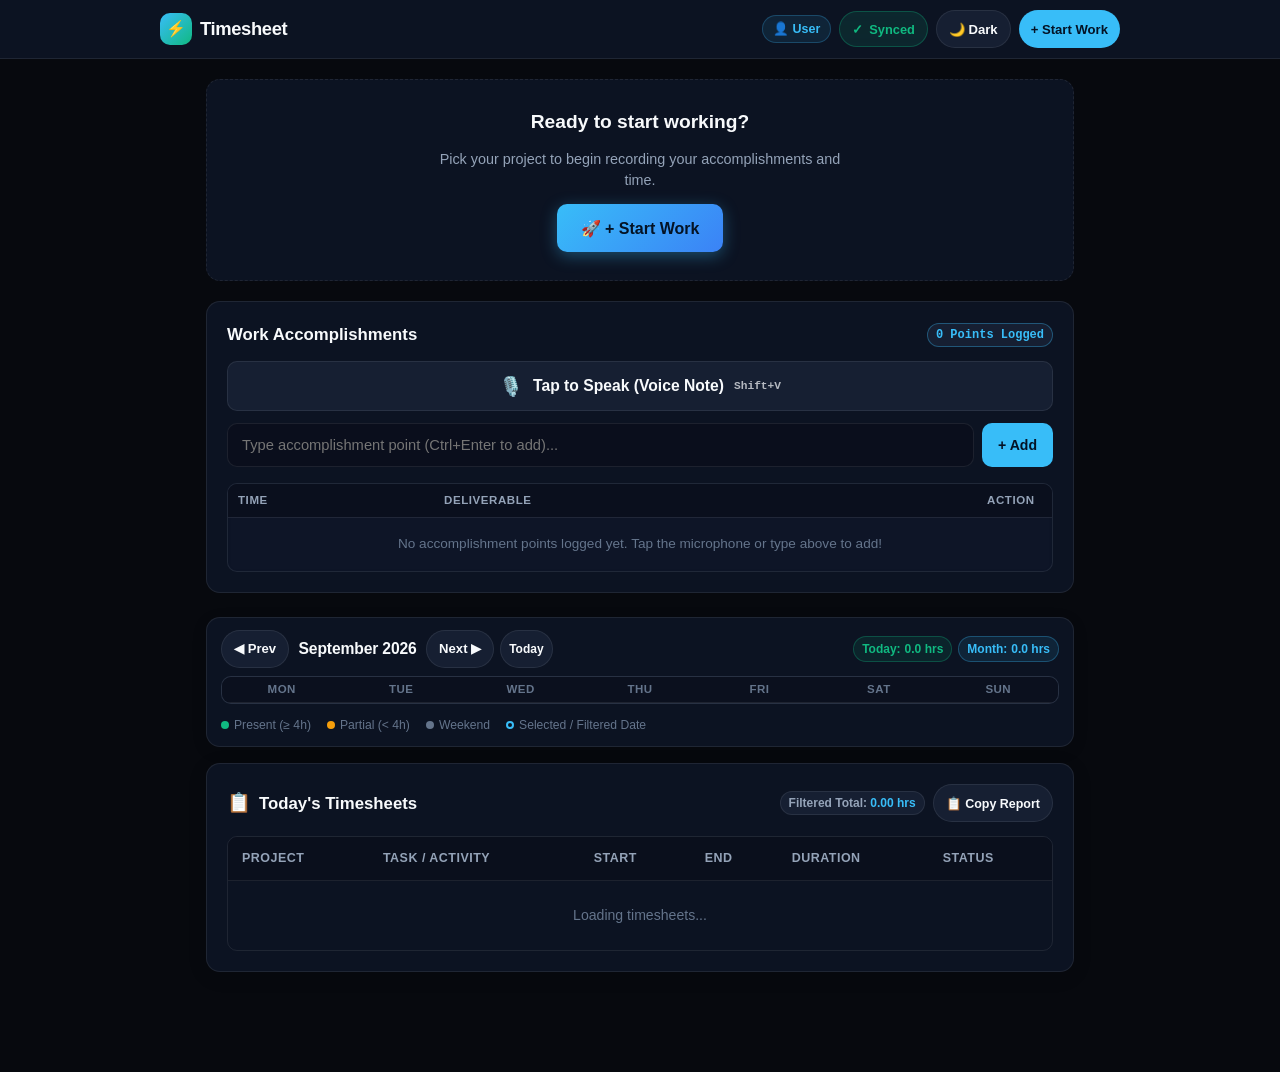
==== timesheet_intelligence/www/timesheet_pwa.html @ 12a0d6eb "feat: Frappe backend dynamic hour calculations & compact calendar layout - Switched today_hours, mon" ====
<!DOCTYPE html>
<html lang="en">
<head>
  <meta charset="UTF-8">
  <meta name="viewport" content="width=device-width, initial-scale=1.0, maximum-scale=1.0, user-scalable=no">
  <meta name="theme-color" content="#07090e">
  <meta name="description" content="Offline-First Voice & Timer Timesheet Tracking App for Frappe">
  <title>Timesheet Intelligence PWA</title>

  <!-- PWA Manifest & App Icons -->
  <link rel="manifest" href="/assets/timesheet_intelligence/manifest.json">
  <link rel="icon" type="image/svg+xml" href="/assets/timesheet_intelligence/icons/icon.svg">
  <link rel="apple-touch-icon" href="/assets/timesheet_intelligence/icons/icon-192.png">
  <meta name="apple-mobile-web-app-capable" content="yes">
  <meta name="apple-mobile-web-app-status-bar-style" content="black-translucent">

  <!-- World-Class Stylesheet (100% WCAG 2.1 AA Compliant) -->
  <link rel="stylesheet" href="/assets/timesheet_intelligence/css/timesheet-pwa.css">
  <style>


:root {
  --font-sans: -apple-system, BlinkMacSystemFont, 'Segoe UI', Roboto, 'Helvetica Neue', Arial, sans-serif;
  --font-mono: ui-monospace, SFMono-Regular, Menlo, Monaco, Consolas, monospace;

  /* Obsidian Dark Theme (Default) */
  --bg-base: #07090e;
  --bg-surface: rgba(15, 23, 42, 0.75);
  --bg-surface-elevated: rgba(26, 36, 56, 0.8);
  --bg-input: rgba(10, 15, 28, 0.9);
  --border-subtle: rgba(255, 255, 255, 0.08);
  --border-highlight: rgba(56, 189, 248, 0.35);
  --border-hover: rgba(255, 255, 255, 0.16);

  --text-main: #f8fafc;
  --text-muted: #94a3b8;
  --text-dim: #64748b;

  --accent-cyan: #38bdf8;
  --accent-cyan-hover: #0ea5e9;
  --accent-cyan-glow: rgba(56, 189, 248, 0.2);
  --accent-emerald: #10b981;
  --accent-emerald-glow: rgba(16, 185, 129, 0.2);
  --accent-amber: #f59e0b;
  --accent-rose: #f43f5e;

  --radius-xs: 6px;
  --radius-sm: 10px;
  --radius-md: 14px;
  --radius-lg: 20px;
  --radius-pill: 9999px;

  --focus-ring: 0 0 0 3px rgba(56, 189, 248, 0.65);
}

:root[data-theme="light"] {
  --bg-base: #f1f5f9;
  --bg-surface: #ffffff;
  --bg-surface-elevated: #f8fafc;
  --bg-input: #ffffff;
  --border-subtle: rgba(0, 0, 0, 0.08);
  --border-highlight: rgba(2, 132, 199, 0.4);
  --border-hover: rgba(0, 0, 0, 0.16);

  --text-main: #0f172a;
  --text-muted: #475569;
  --text-dim: #64748b;

  --accent-cyan: #0284c7;
  --accent-cyan-hover: #0369a1;
  --accent-cyan-glow: rgba(2, 132, 199, 0.15);
  --accent-emerald: #059669;
  --accent-emerald-glow: rgba(5, 150, 105, 0.15);
  --accent-amber: #b45309;
  --accent-rose: #e11d48;

  --focus-ring: 0 0 0 3px rgba(2, 132, 199, 0.5);
}

* {
  box-sizing: border-box;
  margin: 0;
  padding: 0;
}

body {
  font-family: var(--font-sans);
  background: var(--bg-base);
  color: var(--text-main);
  min-height: 100vh;
  line-height: 1.5;
  transition: background 0.2s ease, color 0.2s ease;
  overflow-x: hidden;
}

/* Accessible interactive targets */
button, input, select, textarea, a {
  font-family: inherit;
}

button:focus-visible, input:focus-visible, select:focus-visible, textarea:focus-visible {
  outline: none;
  box-shadow: var(--focus-ring);
}

/* Header */
.app-header {
  position: sticky;
  top: 0;
  z-index: 200;
  background: var(--bg-surface);
  backdrop-filter: blur(20px);
  -webkit-backdrop-filter: blur(20px);
  border-bottom: 1px solid var(--border-subtle);
  padding: 10px 16px;
}

.header-container {
  max-width: 960px;
  margin: 0 auto;
  display: flex;
  align-items: center;
  justify-content: space-between;
  gap: 12px;
}

.brand-badge {
  display: flex;
  align-items: center;
  gap: 8px;
}

.brand-icon {
  width: 32px;
  height: 32px;
  border-radius: var(--radius-sm);
  background: linear-gradient(135deg, var(--accent-cyan), var(--accent-emerald));
  display: flex;
  align-items: center;
  justify-content: center;
  font-size: 1rem;
  color: #041325;
}

.brand-title {
  font-size: 1.15rem;
  font-weight: 800;
  letter-spacing: -0.02em;
}

.header-controls {
  display: flex;
  align-items: center;
  gap: 8px;
}

.btn-header {
  min-height: 38px;
  padding: 0 12px;
  border-radius: var(--radius-pill);
  border: 1px solid var(--border-subtle);
  background: var(--bg-surface-elevated);
  color: var(--text-main);
  font-size: 0.82rem;
  font-weight: 600;
  cursor: pointer;
  display: inline-flex;
  align-items: center;
  gap: 6px;
  transition: all 0.15s ease;
}

.btn-header:hover {
  background: var(--border-hover);
  border-color: var(--border-highlight);
}

.sync-pill {
  display: inline-flex;
  align-items: center;
  gap: 6px;
  padding: 4px 10px;
  border-radius: var(--radius-pill);
  font-size: 0.78rem;
  font-weight: 700;
  background: rgba(16, 185, 129, 0.12);
  color: var(--accent-emerald);
  border: 1px solid rgba(16, 185, 129, 0.25);
}

.sync-pill.syncing {
  background: rgba(56, 189, 248, 0.12);
  color: var(--accent-cyan);
  border-color: rgba(56, 189, 248, 0.25);
}

.sync-pill.offline {
  background: rgba(244, 63, 94, 0.12);
  color: var(--accent-rose);
  border-color: rgba(244, 63, 94, 0.25);
}

/* AppSheet-Style Unified Sync Indicator Widget */
.appsheet-sync-pill {
  display: inline-flex;
  align-items: center;
  gap: 6px;
  min-height: 36px;
  padding: 0 12px;
  border-radius: var(--radius-pill);
  font-size: 0.8rem;
  font-weight: 700;
  cursor: pointer;
  transition: all 0.2s cubic-bezier(0.16, 1, 0.3, 1);
  border: 1px solid var(--border-subtle);
  background: var(--bg-surface-elevated);
  color: var(--text-main);
  user-select: none;
}

.appsheet-sync-pill:hover {
  filter: brightness(1.1);
  transform: translateY(-1px);
}

.appsheet-sync-pill.synced {
  background: rgba(16, 185, 129, 0.12);
  color: var(--accent-emerald);
  border-color: rgba(16, 185, 129, 0.3);
}

.appsheet-sync-pill.pending {
  background: rgba(245, 158, 11, 0.12);
  color: var(--accent-amber);
  border-color: rgba(245, 158, 11, 0.4);
}

.appsheet-sync-pill.syncing {
  background: rgba(56, 189, 248, 0.12);
  color: var(--accent-cyan);
  border-color: rgba(56, 189, 248, 0.4);
}

.appsheet-sync-pill.syncing .sync-icon {
  display: inline-block;
  animation: appSheetSpin 0.9s linear infinite;
}

.appsheet-sync-pill.failed {
  background: rgba(239, 68, 68, 0.15);
  color: #f87171;
  border-color: rgba(239, 68, 68, 0.5);
  animation: pulseError 2s infinite;
}

.sync-count-badge {
  background: currentColor;
  color: #041325;
  font-size: 0.68rem;
  font-weight: 800;
  padding: 1px 6px;
  border-radius: 10px;
  margin-left: 2px;
  line-height: 1.2;
}

@keyframes appSheetSpin {
  100% { transform: rotate(360deg); }
}

@keyframes pulseError {
  0%, 100% { box-shadow: 0 0 0 0 rgba(239, 68, 68, 0.4); }
  50% { box-shadow: 0 0 0 5px rgba(239, 68, 68, 0); }
}

/* Queue Drawer / Modal Card Styles */
.queue-item-card {
  background: var(--bg-surface);
  border: 1px solid var(--border-subtle);
  border-radius: var(--radius-sm);
  padding: 12px 14px;
  margin-bottom: 10px;
  transition: all 0.2s ease;
}

.queue-item-card.failed {
  border-color: rgba(239, 68, 68, 0.4);
  background: rgba(239, 68, 68, 0.04);
}

.queue-error-box {
  background: rgba(239, 68, 68, 0.1);
  border-left: 3px solid #ef4444;
  padding: 8px 10px;
  border-radius: 4px;
  margin-top: 8px;
  font-size: 0.78rem;
  color: #f87171;
  word-break: break-word;
}

.btn-queue-discard {
  background: rgba(239, 68, 68, 0.15);
  color: #f87171;
  border: 1px solid rgba(239, 68, 68, 0.35);
  padding: 4px 10px;
  border-radius: var(--radius-pill);
  font-size: 0.75rem;
  font-weight: 700;
  cursor: pointer;
  transition: all 0.15s ease;
}

.btn-queue-discard:hover {
  background: rgba(239, 68, 68, 0.25);
  border-color: #ef4444;
}

.btn-queue-retry {
  background: rgba(56, 189, 248, 0.15);
  color: var(--accent-cyan);
  border: 1px solid rgba(56, 189, 248, 0.35);
  padding: 4px 10px;
  border-radius: var(--radius-pill);
  font-size: 0.75rem;
  font-weight: 700;
  cursor: pointer;
  transition: all 0.15s ease;
}

.btn-queue-retry:hover {
  background: rgba(56, 189, 248, 0.25);
  border-color: var(--accent-cyan);
}

/* Mobile Navbar Utility Rules (< 640px) */
@media (max-width: 640px) {
  .hide-on-mobile {
    display: none !important;
  }
  .header-container {
    padding: 0 10px;
  }
  .header-controls {
    gap: 6px;
  }
  #user-profile-badge {
    max-width: 100px;
    overflow: hidden;
    text-overflow: ellipsis;
    white-space: nowrap;
    padding: 0 8px;
    font-size: 0.72rem;
  }
  .appsheet-sync-pill {
    padding: 0 8px;
    font-size: 0.74rem;
    min-height: 34px;
  }
  #theme-toggle-btn {
    padding: 0 8px;
    font-size: 0.74rem;
    min-height: 34px;
  }
}

.pulse-dot {
  width: 8px;
  height: 8px;
  border-radius: 50%;
  background: currentColor;
  animation: pulseBeacon 1.5s infinite;
}

@keyframes pulseBeacon {
  0%, 100% { opacity: 0.5; transform: scale(0.9); }
  50% { opacity: 1; transform: scale(1.2); }
}

/* Compact Active Session Card (Height ~115px) */
.session-card {
  background: var(--bg-surface);
  border: 1px solid var(--border-subtle);
  border-radius: var(--radius-md);
  padding: 16px 20px;
  margin-bottom: 20px;
  box-shadow: 0 4px 20px rgba(0, 0, 0, 0.12);
  position: relative;
  overflow: hidden;
}

.session-card::before {
  content: '';
  position: absolute;
  top: 0;
  left: 0;
  right: 0;
  height: 3px;
  background: linear-gradient(90deg, var(--accent-cyan), var(--accent-emerald));
}

.session-header-row {
  display: flex;
  align-items: center;
  justify-content: space-between;
  gap: 12px;
  margin-bottom: 10px;
}

.session-status-badge {
  display: inline-flex;
  align-items: center;
  gap: 6px;
  font-size: 0.76rem;
  font-weight: 800;
  letter-spacing: 0.06em;
  text-transform: uppercase;
}

.session-status-badge.running {
  color: var(--accent-emerald);
}

.session-status-badge.paused {
  color: var(--accent-amber);
}

.session-actions-group {
  display: flex;
  align-items: center;
  gap: 8px;
}

.btn-session-action {
  min-height: 38px;
  padding: 0 14px;
  border-radius: var(--radius-sm);
  font-size: 0.85rem;
  font-weight: 700;
  border: 1px solid transparent;
  cursor: pointer;
  display: inline-flex;
  align-items: center;
  gap: 6px;
  transition: all 0.15s ease;
}

.btn-pause {
  background: rgba(245, 158, 11, 0.15);
  color: var(--accent-amber);
  border-color: rgba(245, 158, 11, 0.35);
}
.btn-pause:hover {
  background: rgba(245, 158, 11, 0.25);
}

.btn-resume {
  background: var(--accent-cyan);
  color: #041325;
}
.btn-resume:hover {
  background: var(--accent-cyan-hover);
}

.btn-finish {
  background: linear-gradient(135deg, #10b981, #059669);
  color: white;
  box-shadow: 0 2px 10px rgba(16, 185, 129, 0.3);
}
.btn-finish:hover {
  filter: brightness(1.08);
}

.session-body-row {
  display: flex;
  align-items: center;
  justify-content: space-between;
  gap: 16px;
  flex-wrap: wrap;
}

.session-details-col {
  flex: 1;
  min-width: 200px;
}

.session-project-name {
  font-size: 1.3rem;
  font-weight: 800;
  letter-spacing: -0.01em;
  color: var(--text-main);
  display: flex;
  align-items: center;
  gap: 8px;
}

.session-meta-pills {
  display: flex;
  align-items: center;
  gap: 8px;
  flex-wrap: wrap;
  margin-top: 6px;
}

.meta-pill {
  font-size: 0.75rem;
  font-weight: 600;
  padding: 2px 8px;
  border-radius: var(--radius-pill);
  background: var(--bg-surface-elevated);
  border: 1px solid var(--border-subtle);
  color: var(--text-muted);
}

.meta-pill.pill-time {
  font-family: var(--font-mono);
  color: var(--accent-cyan);
  border-color: var(--border-highlight);
}

.session-timer-col {
  text-align: right;
}

.timer-digits-compact {
  font-family: var(--font-mono);
  font-size: 2.5rem;
  font-weight: 800;
  letter-spacing: -0.03em;
  line-height: 1;
  font-variant-numeric: tabular-nums;
  color: var(--accent-cyan);
  text-shadow: 0 0 20px var(--accent-cyan-glow);
}

/* Idle State Card */
.idle-card {
  background: var(--bg-surface);
  border: 1px dashed var(--border-subtle);
  border-radius: var(--radius-md);
  padding: 28px 20px;
  text-align: center;
  margin-bottom: 20px;
  display: flex;
  flex-direction: column;
  align-items: center;
  gap: 12px;
}

.idle-title {
  font-size: 1.2rem;
  font-weight: 800;
  color: var(--text-main);
}

.idle-desc {
  font-size: 0.9rem;
  color: var(--text-muted);
  max-width: 420px;
}

.btn-start-large {
  min-height: 48px;
  padding: 0 24px;
  border-radius: var(--radius-sm);
  background: linear-gradient(135deg, var(--accent-cyan), #3b82f6);
  color: #041325;
  font-size: 1rem;
  font-weight: 800;
  border: none;
  cursor: pointer;
  display: inline-flex;
  align-items: center;
  gap: 8px;
  box-shadow: 0 4px 16px rgba(56, 189, 248, 0.35);
  transition: all 0.15s ease;
}

.btn-start-large:hover {
  filter: brightness(1.08);
  transform: translateY(-1px);
}

/* Work Accomplishments Section */
.points-section {
  background: var(--bg-surface);
  border: 1px solid var(--border-subtle);
  border-radius: var(--radius-md);
  padding: 20px;
  margin-bottom: 24px;
}

.section-header-row {
  display: flex;
  align-items: center;
  justify-content: space-between;
  margin-bottom: 14px;
}

.section-title {
  font-size: 1.05rem;
  font-weight: 800;
  color: var(--text-main);
}

/* Large Voice Mic Button */
.btn-voice-large {
  width: 100%;
  min-height: 50px;
  border-radius: var(--radius-sm);
  border: 1px solid var(--border-subtle);
  background: var(--bg-surface-elevated);
  color: var(--text-main);
  font-size: 0.98rem;
  font-weight: 700;
  cursor: pointer;
  display: flex;
  align-items: center;
  justify-content: center;
  gap: 10px;
  transition: all 0.2s ease;
  margin-bottom: 12px;
}

.btn-voice-large:hover {
  background: var(--border-hover);
  border-color: var(--border-highlight);
}

.btn-voice-large.recording {
  background: rgba(244, 63, 94, 0.15);
  border-color: var(--accent-rose);
  color: var(--accent-rose);
  animation: recordingPulse 1.5s infinite;
}

@keyframes recordingPulse {
  0%, 100% { box-shadow: 0 0 0 0 rgba(244, 63, 94, 0.4); }
  50% { box-shadow: 0 0 0 10px rgba(244, 63, 94, 0); }
}

.input-row {
  display: flex;
  gap: 8px;
  margin-bottom: 16px;
}

.field-input-clean {
  flex: 1;
  min-height: 44px;
  padding: 0 14px;
  border-radius: var(--radius-sm);
  background: var(--bg-input);
  border: 1px solid var(--border-subtle);
  color: var(--text-main);
  font-size: 0.92rem;
}

.btn-add-point {
  min-height: 44px;
  padding: 0 16px;
  border-radius: var(--radius-sm);
  background: var(--accent-cyan);
  color: #041325;
  font-weight: 700;
  font-size: 0.88rem;
  border: none;
  cursor: pointer;
}

/* Accomplishments High-Density Table */
.accomplishments-table-container {
  max-height: 190px;
  overflow-y: auto;
  border: 1px solid var(--border-subtle);
  border-radius: var(--radius-sm);
  background: var(--bg-surface);
  box-shadow: inset 0 1px 3px rgba(0, 0, 0, 0.1);
  margin-top: 8px;
}

.accomplishments-table {
  width: 100%;
  border-collapse: collapse;
  font-size: 0.84rem;
  text-align: left;
}

.accomplishments-table th {
  background: var(--bg-input);
  color: var(--text-muted);
  font-size: 0.72rem;
  font-weight: 700;
  text-transform: uppercase;
  letter-spacing: 0.05em;
  padding: 8px 10px;
  border-bottom: 1px solid var(--border-subtle);
  position: sticky;
  top: 0;
  z-index: 2;
}

.accomplishments-table td {
  padding: 7px 10px;
  border-bottom: 1px solid var(--border-subtle);
  color: var(--text-main);
  vertical-align: middle;
}

.accomplishments-table tbody tr:last-child td {
  border-bottom: none;
}

.accomplishments-table tbody tr:hover {
  background: var(--border-hover);
}

.point-text-cell {
  cursor: pointer;
  max-width: 0;
  width: 65%;
}

.point-text-truncated {
  overflow: hidden;
  text-overflow: ellipsis;
  white-space: nowrap;
  font-size: 0.86rem;
  line-height: 1.35;
  color: var(--text-main);
}

.point-text-cell.expanded .point-text-truncated {
  white-space: normal;
  word-break: break-word;
}

.btn-del-point {
  background: none;
  border: none;
  color: var(--text-dim);
  cursor: pointer;
  padding: 4px 8px;
  font-size: 0.88rem;
  border-radius: 4px;
  transition: all 0.15s ease;
}

.btn-del-point:hover {
  color: var(--accent-rose);
  background: rgba(244, 63, 94, 0.12);
}

/* Shake Animation for Mandatory Accomplishment Validation */
@keyframes inputShake {
  0%, 100% { transform: translateX(0); }
  20%, 60% { transform: translateX(-6px); }
  40%, 80% { transform: translateX(6px); }
}

.input-error-shake {
  animation: inputShake 0.4s ease-in-out;
  border-color: var(--accent-rose) !important;
  box-shadow: 0 0 0 3px rgba(244, 63, 94, 0.35) !important;
}

/* WCAG 2.2 AA Focus Visibility */
*:focus-visible {
  outline: 2px solid var(--accent-cyan) !important;
  outline-offset: 2px !important;
}

/* Timeline Cards */
.timeline-card {
  background: var(--bg-surface);
  border: 1px solid var(--border-subtle);
  border-radius: var(--radius-md);
  padding: 16px;
  margin-bottom: 12px;
  cursor: pointer;
  transition: all 0.15s ease;
}

.timeline-card:hover {
  border-color: var(--border-highlight);
  transform: translateY(-1px);
}

.card-header-row {
  display: flex;
  align-items: center;
  justify-content: space-between;
  gap: 8px;
  margin-bottom: 6px;
}

.card-project-title {
  font-size: 1.05rem;
  font-weight: 700;
  color: var(--text-main);
}

.card-meta-row {
  display: flex;
  align-items: center;
  gap: 8px;
  font-size: 0.8rem;
  color: var(--text-muted);
  margin-bottom: 8px;
}

.card-notes-preview {
  font-size: 0.88rem;
  line-height: 1.5;
  color: var(--text-main);
  white-space: pre-line;
}

/* Modal Dialog */
.modal-backdrop {
  position: fixed;
  inset: 0;
  z-index: 999;
  background: rgba(0, 0, 0, 0.7);
  backdrop-filter: blur(8px);
  -webkit-backdrop-filter: blur(8px);
  display: none;
  align-items: center;
  justify-content: center;
  padding: 16px;
}

.modal-backdrop.open {
  display: flex;
}

.modal-sheet {
  background: var(--bg-surface-elevated);
  border: 1px solid var(--border-subtle);
  border-radius: var(--radius-lg);
  max-width: 520px;
  width: 100%;
  padding: 24px;
  box-shadow: 0 25px 50px -12px rgba(0, 0, 0, 0.5);
  animation: modalPop 0.2s cubic-bezier(0.16, 1, 0.3, 1);
}

@keyframes modalPop {
  from { opacity: 0; transform: scale(0.95); }
  to { opacity: 1; transform: scale(1); }
}

.modal-header {
  display: flex;
  align-items: center;
  justify-content: space-between;
  margin-bottom: 20px;
}

.form-group {
  margin-bottom: 16px;
}

.form-label {
  display: block;
  font-size: 0.82rem;
  font-weight: 700;
  color: var(--text-muted);
  margin-bottom: 6px;
  text-transform: uppercase;
  letter-spacing: 0.04em;
}

.form-select, .form-input {
  width: 100%;
  min-height: 46px;
  padding: 0 14px;
  border-radius: var(--radius-sm);
  background: var(--bg-input);
  border: 1px solid var(--border-subtle);
  color: var(--text-main);
  font-size: 0.95rem;
}

.form-select:focus, .form-input:focus {
  border-color: var(--accent-cyan);
  box-shadow: var(--focus-ring);
  outline: none;
}

.btn-submit-modal {
  width: 100%;
  min-height: 50px;
  border-radius: var(--radius-sm);
  background: linear-gradient(135deg, var(--accent-cyan), #3b82f6);
  color: #041325;
  font-size: 1rem;
  font-weight: 800;
  border: none;
  cursor: pointer;
  margin-top: 8px;
}

/* Toast */
.world-class-toast {
  position: fixed;
  bottom: 24px;
  left: 50%;
  transform: translateX(-50%) translateY(30px);
  background: var(--bg-surface-elevated);
  border: 1px solid var(--border-subtle);
  color: var(--text-main);
  padding: 12px 20px;
  border-radius: var(--radius-pill);
  font-size: 0.88rem;
  font-weight: 600;
  box-shadow: 0 10px 25px rgba(0, 0, 0, 0.4);
  opacity: 0;
  pointer-events: none;
  transition: all 0.25s cubic-bezier(0.16, 1, 0.3, 1);
  z-index: 10000;
}

.world-class-toast.visible {
  opacity: 1;
  transform: translateX(-50%) translateY(0);
}

/* Cross-Device Adaptive Responsiveness (Mobile, Tablet, Desktop) */

/* 1. Mobile Viewport (Phones: <= 640px) */
@media (max-width: 640px) {
  #main-content {
    padding: 0 12px 90px !important;
    margin: 12px auto !important;
  }
  .session-card {
    padding: 14px 14px;
  }
  .session-header-row {
    flex-direction: column;
    align-items: stretch;
    gap: 10px;
  }
  .session-actions-group {
    display: grid;
    grid-template-columns: 1fr 1fr;
    gap: 8px;
    width: 100%;
  }
  .session-actions-group .btn-finish {
    grid-column: span 2;
  }
  .session-body-row {
    flex-direction: column;
    align-items: flex-start;
    gap: 10px;
  }
  .session-timer-col {
    text-align: left;
    width: 100%;
  }
  .timer-digits-compact {
    font-size: 2.2rem;
  }
  .calendar-panel {
    padding: 14px 10px;
  }
  .calendar-header-row {
    flex-direction: column;
    align-items: stretch;
    gap: 10px;
  }
  .calendar-nav-group {
    justify-content: space-between;
  }
  .calendar-kpi-group {
    justify-content: space-between;
  }
  .cal-cell {
    min-height: 48px !important;
    padding: 3px !important;
  }
  .cal-date-num {
    font-size: 0.74rem;
  }
  /* Ultra-compact dot indicators on mobile; hide oversized hours badges */
  .cal-hours-badge {
    display: none !important;
  }
  .cal-indicator-dot {
    width: 7px;
    height: 7px;
    display: inline-block;
  }
  .btn-header {
    min-height: 38px;
    padding: 0 8px;
    font-size: 0.8rem;
  }
  .brand-title {
    font-size: 1.05rem;
  }
}

/* 2. Tablet Viewport (641px - 1024px) */
@media (min-width: 641px) and (max-width: 1024px) {
  #main-content {
    max-width: 760px;
    padding: 0 20px 80px;
  }
  .cal-cell {
    min-height: 58px;
    padding: 5px;
  }
  .cal-hours-badge {
    font-size: 0.68rem;
    padding: 1px 4px;
  }
}

/* 3. Desktop Viewport (>= 1025px) */
@media (min-width: 1025px) {
  #main-content {
    max-width: 940px;
  }
  .cal-cell {
    min-height: 66px;
    padding: 6px;
  }
}

  

/* --- Monthly Calendar Panel (Compact & Space Efficient) --- */
.calendar-panel {
  background: var(--bg-surface);
  border: 1px solid var(--border-subtle);
  border-radius: var(--radius-md);
  padding: 12px 14px;
  box-shadow: 0 4px 16px rgba(0, 0, 0, 0.1);
  margin-bottom: 16px;
}

.calendar-header-row {
  display: flex;
  align-items: center;
  justify-content: space-between;
  gap: 8px;
  margin-bottom: 8px;
  flex-wrap: wrap;
}

.calendar-nav-group {
  display: flex;
  align-items: center;
  gap: 6px;
}

.calendar-month-heading {
  font-size: 0.98rem;
  font-weight: 800;
  letter-spacing: -0.01em;
  min-width: 125px;
  text-align: center;
  color: var(--text-main);
  margin: 0;
}

.calendar-kpi-group {
  display: flex;
  align-items: center;
  gap: 6px;
}

.kpi-pill-compact {
  font-size: 0.75rem;
  font-weight: 600;
  padding: 3px 8px;
  border-radius: var(--radius-pill);
  border: 1px solid var(--border-subtle);
  background: var(--bg-input);
  color: var(--text-muted);
  display: inline-flex;
  align-items: center;
  gap: 4px;
}

.kpi-pill-compact.today {
  border-color: rgba(16, 185, 129, 0.3);
  background: rgba(16, 185, 129, 0.1);
  color: var(--accent-emerald);
}

.kpi-pill-compact.month {
  border-color: rgba(56, 189, 248, 0.3);
  background: rgba(56, 189, 248, 0.1);
  color: var(--accent-cyan);
}

.calendar-grid-wrap {
  width: 100%;
  border: 1px solid var(--border-subtle);
  border-radius: var(--radius-sm);
  overflow: hidden;
  background: var(--bg-surface-elevated);
}

.calendar-weekdays {
  display: grid;
  grid-template-columns: repeat(7, 1fr);
  background: var(--bg-input);
  border-bottom: 1px solid var(--border-subtle);
  text-align: center;
  font-size: 0.72rem;
  font-weight: 700;
  color: var(--text-dim);
  text-transform: uppercase;
  letter-spacing: 0.04em;
  padding: 4px 0;
}

.calendar-days-grid {
  display: grid;
  grid-template-columns: repeat(7, 1fr);
  gap: 1px;
  background: var(--border-subtle);
}

.cal-cell {
  background: var(--bg-surface);
  min-height: 46px;
  padding: 3px 5px;
  cursor: pointer;
  display: flex;
  flex-direction: column;
  justify-content: space-between;
  transition: all 0.15s ease;
  position: relative;
}

.cal-cell:hover {
  background: var(--border-hover);
}

.cal-cell.other-month {
  opacity: 0.35;
  cursor: default;
}

.cal-cell.weekend {
  background: rgba(0, 0, 0, 0.15);
}

.cal-cell.today {
  box-shadow: inset 0 0 0 2px var(--accent-cyan);
}

.cal-cell.selected {
  outline: 2px solid var(--accent-cyan);
  background: rgba(56, 189, 248, 0.12) !important;
  z-index: 2;
}

.cal-cell-top {
  display: flex;
  align-items: center;
  justify-content: space-between;
}

.cal-date-num {
  font-size: 0.8rem;
  font-weight: 700;
  color: var(--text-muted);
}

.cal-cell.today .cal-date-num {
  color: var(--accent-cyan);
}

.cal-indicator-dot {
  width: 6px;
  height: 6px;
  border-radius: 50%;
}

.cal-indicator-dot.present {
  background: var(--accent-emerald);
  box-shadow: 0 0 6px var(--accent-emerald);
}

.cal-indicator-dot.partial {
  background: var(--accent-amber);
}

.cal-hours-badge {
  font-family: var(--font-mono);
  font-size: 0.72rem;
  font-weight: 700;
  padding: 2px 5px;
  border-radius: 4px;
  text-align: center;
  align-self: flex-start;
  margin-top: 4px;
}

.cal-hours-badge.present {
  background: rgba(16, 185, 129, 0.2);
  color: var(--accent-emerald);
}

.cal-hours-badge.partial {
  background: rgba(245, 158, 11, 0.2);
  color: var(--accent-amber);
}

.calendar-legend {
  display: flex;
  align-items: center;
  gap: 16px;
  margin-top: 12px;
  font-size: 0.76rem;
  color: var(--text-dim);
  flex-wrap: wrap;
}

.legend-item {
  display: inline-flex;
  align-items: center;
  gap: 5px;
}

.legend-dot {
  width: 8px;
  height: 8px;
  border-radius: 50%;
}

.legend-dot.present { background: var(--accent-emerald); }
.legend-dot.partial { background: var(--accent-amber); }
.legend-dot.weekend { background: var(--text-dim); }
.legend-dot.active-ring { border: 2px solid var(--accent-cyan); background: transparent; }

/* --- Daily Breakdown Table --- */
.daily-table-panel {
  background: var(--bg-surface);
  border: 1px solid var(--border-subtle);
  border-radius: var(--radius-md);
  padding: 20px;
  box-shadow: 0 4px 20px rgba(0, 0, 0, 0.1);
}

.table-responsive {
  width: 100%;
  overflow-x: auto;
  border-radius: var(--radius-sm);
  border: 1px solid var(--border-subtle);
  margin-top: 12px;
}

.clean-data-table {
  width: 100%;
  border-collapse: collapse;
  font-size: 0.88rem;
  text-align: left;
}

.clean-data-table th {
  background: var(--bg-input);
  color: var(--text-muted);
  font-size: 0.78rem;
  font-weight: 700;
  text-transform: uppercase;
  letter-spacing: 0.04em;
  padding: 12px 14px;
  border-bottom: 1px solid var(--border-subtle);
}

.clean-data-table td {
  padding: 12px 14px;
  border-bottom: 1px solid var(--border-subtle);
  color: var(--text-main);
  vertical-align: middle;
}

.clean-data-table tbody tr {
  cursor: pointer;
  transition: background 0.15s ease;
}

.clean-data-table tbody tr:hover {
  background: var(--border-hover);
}

.clean-data-table tbody tr:last-child td {
  border-bottom: none;
}

.table-project-cell {
  font-weight: 700;
  color: var(--text-main);
  display: flex;
  align-items: center;
  gap: 6px;
}

.table-task-cell {
  color: var(--text-muted);
  font-size: 0.82rem;
}

.table-time-cell {
  font-family: var(--font-mono);
  font-size: 0.8rem;
  color: var(--text-muted);
  white-space: nowrap;
}

.table-duration-cell {
  font-family: var(--font-mono);
  font-weight: 700;
  color: var(--accent-cyan);
  white-space: nowrap;
}

  </style>
</head>
<body>
  <!-- Header Navigation -->
  <header class="app-header" role="banner">
    <div class="header-container">
      <div class="brand-badge">
        <div class="brand-icon" aria-hidden="true">⚡</div>
        <h1 class="brand-title">Timesheet</h1>
      </div>

      <div class="header-controls">
        <div id="user-profile-badge" class="sync-pill" style="font-weight: 700; background: rgba(56, 189, 248, 0.1); border-color: rgba(56, 189, 248, 0.25); color: var(--accent-cyan);" title="Logged in user">
          👤 User
        </div>

        <!-- Single AppSheet-Style Unified Sync Indicator Widget -->
        <button type="button" id="appsheet-sync-widget" class="appsheet-sync-pill synced" title="All changes saved to server" aria-label="Sync status: All changes synced">
          <span class="sync-icon" id="sync-widget-icon" aria-hidden="true">✓</span>
          <span class="sync-text" id="sync-widget-text">Synced</span>
          <span class="sync-count-badge" id="sync-widget-count" style="display: none;">0</span>
        </button>

        <button type="button" id="theme-toggle-btn" class="btn-header" title="Toggle Light/Dark Theme" aria-label="Toggle theme">
          🌙 Dark
        </button>

        <button type="button" id="btn-header-start" class="btn-header hide-on-mobile" style="background: var(--accent-cyan); color: #041325; font-weight: 800; border: none;">
          + Start Work
        </button>
      </div>
    </div>
  </header>

  <!-- Main Container -->
  <main id="main-content" style="max-width: 900px; margin: 20px auto; padding: 0 16px 80px;">

    <!-- 1. COMPACT UNIFIED ACTIVE SESSION CARD (Mounted ONLY when timer is running/paused, completely unmounted on Finish) -->
    <section class="session-card" id="active-session-card" style="display: none;">
      <div class="session-header-row">
        <div class="session-status-badge running" id="session-status-pill">
          <span class="pulse-dot" aria-hidden="true"></span>
          <span id="session-status-label">LIVE RECORDING</span>
        </div>

        <div class="session-actions-group">
          <!-- PAUSE BUTTON: Shown when running -->
          <button type="button" id="timer-pause-btn" class="btn-session-action btn-pause" aria-label="Pause live timer">
            <span>⏸ Pause</span>
          </button>

          <!-- RESUME BUTTON: Shown when paused -->
          <button type="button" id="timer-resume-btn" class="btn-session-action btn-resume" style="display: none;" aria-label="Resume timer">
            <span>▶ Resume</span>
          </button>

          <!-- SWITCH PROJECT BUTTON -->
          <button type="button" id="btn-change-project" class="btn-header" style="padding: 0 12px;" title="Switch to another project">
            ⚙️ Switch
          </button>

          <!-- FINISH & SAVE BUTTON (Unmounts this card immediately!) -->
          <button type="button" id="btn-finish-and-next" class="btn-session-action btn-finish" aria-label="Finish and save timesheet">
            <span>⏹ Finish & Save</span>
          </button>
        </div>
      </div>

      <div class="session-body-row">
        <div class="session-details-col">
          <div class="session-project-name" id="active-project-label">General Operations</div>
          <div class="session-meta-pills">
            <span class="meta-pill" id="active-task-label">General Task</span>
            <span class="meta-pill" id="active-activity-label">Development</span>
            <span class="meta-pill pill-time" id="active-start-time-label">Started 02:10 AM</span>
          </div>
        </div>

        <div class="session-timer-col">
          <div id="timer-display" class="timer-digits-compact">00:00:00</div>
        </div>
      </div>
    </section>

    <!-- 2. IDLE STATE CARD (Visible ONLY when no active session is running) -->
    <section class="idle-card" id="idle-session-card">
      <div class="idle-title">Ready to start working?</div>
      <p class="idle-desc">Pick your project to begin recording your accomplishments and time.</p>
      <button type="button" id="btn-start-new-session" class="btn-start-large">
        <span>🚀 + Start Work</span>
      </button>
    </section>

    <!-- 3. WORK ACCOMPLISHMENTS STATION (Immediately visible above the fold on mobile!) -->
    <section class="points-section" id="points-section">
      <div class="section-header-row">
        <h2 class="section-title">Work Accomplishments</h2>
        <span id="points-counter" class="meta-pill pill-time">0 Points Logged</span>
      </div>

      <!-- Large Tactile Voice Button -->
      <button type="button" id="voice-mic-btn" class="btn-voice-large" aria-label="Tap to speak work accomplishment">
        <span aria-hidden="true" style="font-size: 1.2rem;">🎙️</span>
        <span id="voice-btn-label">Tap to Speak (Voice Note)</span>
        <kbd style="font-size:0.7rem; opacity:0.7;">Shift+V</kbd>
      </button>

      <!-- Quick Text Adder with Ctrl+Enter note -->
      <div class="input-row">
        <input type="text" id="manual-point-input" class="field-input-clean" placeholder="Type accomplishment point (Ctrl+Enter to add)..." aria-label="Type work accomplishment deliverable">
        <button type="button" id="btn-add-manual-point" class="btn-add-point" aria-label="Add accomplishment point">+ Add</button>
      </div>

      <!-- High-Density Space-Efficient Accomplishments Table -->
      <div class="accomplishments-table-container" id="accomplishments-table-wrapper">
        <table class="accomplishments-table" role="table" aria-label="Work Accomplishments Table">
          <thead>
            <tr>
              <th style="width: 25%;" scope="col">Time</th>
              <th style="width: 65%;" scope="col">Deliverable</th>
              <th style="width: 10%; text-align: center;" scope="col">Action</th>
            </tr>
          </thead>
          <tbody id="live-points-table-body">
            <tr id="empty-points-row">
              <td colspan="3" style="text-align: center; padding: 16px; color: var(--text-dim); font-size: 0.85rem;">
                No accomplishment points logged yet. Tap the microphone or type above to add!
              </td>
            </tr>
          </tbody>
        </table>
      </div>
    </section>

    <!-- 4. MONTHLY CALENDAR & ATTENDANCE OVERVIEW (Google Calendar Style) -->
    <section class="calendar-panel" id="calendar-section">
      <div class="calendar-header-row">
        <!-- Month Navigation -->
        <div class="calendar-nav-group">
          <button type="button" id="cal-prev-btn" class="btn-header" aria-label="Previous Month">◀ Prev</button>
          <h2 id="cal-month-title" class="calendar-month-heading">September 2026</h2>
          <button type="button" id="cal-next-btn" class="btn-header" aria-label="Next Month">Next ▶</button>
          <button type="button" id="cal-today-btn" class="btn-header" style="font-size: 0.75rem; padding: 0 8px;">Today</button>
        </div>

        <!-- KPI Badges (Direct from Frappe Backend) -->
        <div class="calendar-kpi-group">
          <span class="kpi-pill-compact today">
            Today: <strong id="kpi-today-hours">0.0 hrs</strong>
          </span>
          <span class="kpi-pill-compact month">
            Month: <strong id="kpi-month-hours">0.0 hrs</strong>
          </span>
        </div>
      </div>

      <!-- 7-Day Grid -->
      <div class="calendar-grid-wrap">
        <div class="calendar-weekdays">
          <div>Mon</div><div>Tue</div><div>Wed</div><div>Thu</div><div>Fri</div><div>Sat</div><div>Sun</div>
        </div>
        <div id="calendar-days-grid" class="calendar-days-grid" role="grid">
          <!-- Rendered dynamically -->
        </div>
      </div>

      <!-- Legend -->
      <div class="calendar-legend">
        <span class="legend-item"><span class="legend-dot present"></span> Present (≥ 4h)</span>
        <span class="legend-item"><span class="legend-dot partial"></span> Partial (&lt; 4h)</span>
        <span class="legend-item"><span class="legend-dot weekend"></span> Weekend</span>
        <span class="legend-item"><span class="legend-dot active-ring"></span> Selected / Filtered Date</span>
      </div>
    </section>

    <!-- 5. DAILY BREAKDOWN TABLE -->
    <section class="daily-table-panel" id="daily-breakdown-section">
      <div class="section-header-row">
        <div style="display: flex; align-items: center; gap: 8px;">
          <span style="font-size: 1.2rem;" aria-hidden="true">📋</span>
          <h2 id="daily-table-title" class="section-title">Today's Timesheets</h2>
        </div>

        <div style="display: flex; align-items: center; gap: 8px;">
          <span class="meta-pill" style="font-weight: 700;">Filtered Total: <strong id="today-total-hours" style="color:var(--accent-cyan);">0.00 hrs</strong></span>
          <button type="button" id="copy-day-report-btn" class="btn-header" style="font-size: 0.78rem;">
            📋 Copy Report
          </button>
        </div>
      </div>

      <div class="table-responsive">
        <table class="clean-data-table" role="table">
          <thead>
            <tr>
              <th>Project</th>
              <th>Task / Activity</th>
              <th>Start</th>
              <th>End</th>
              <th>Duration</th>
              <th>Status</th>
            </tr>
          </thead>
          <tbody id="daily-table-body">
            <tr>
              <td colspan="6" style="text-align: center; padding: 24px; color: var(--text-dim);">
                Loading timesheets...
              </td>
            </tr>
          </tbody>
        </table>
      </div>
    </section>

  </main>

  <!-- SELECT PROJECT & START WORK MODAL (Opens on Start / Switch) -->
  <div id="project-setup-modal" class="modal-backdrop" role="dialog" aria-modal="true" aria-labelledby="setup-modal-title">
    <div class="modal-sheet">
      <div class="modal-header">
        <div>
          <h3 id="setup-modal-title" style="font-size: 1.2rem; font-weight: 800;">What are you working on?</h3>
          <p style="font-size: 0.82rem; color: var(--text-muted); margin-top: 2px;">
            Select project to start timing your work session.
          </p>
        </div>
        <button type="button" id="setup-modal-close" class="btn-header" style="min-height:32px; padding:0 8px;">✕</button>
      </div>

      <div class="form-group">
        <label for="input-project" class="form-label">Project *</label>
        <select id="input-project" class="form-select" required>
          <option value="">Loading Projects...</option>
        </select>
      </div>

      <div class="form-group">
        <label for="input-task" class="form-label">Task / Phase</label>
        <select id="input-task" class="form-select">
          <option value="">-- General / No Specific Task --</option>
        </select>
      </div>

      <div class="form-group">
        <label for="input-activity" class="form-label">Activity Type *</label>
        <select id="input-activity" class="form-select" required>
          <option value="Development">Development</option>
          <option value="UX/UI Design">UX/UI Design</option>
          <option value="Operations & Data">Operations & Data</option>
          <option value="Communication">Communication</option>
          <option value="Overhead">Overhead</option>
        </select>
      </div>

      <div class="form-group" style="display: flex; align-items: center; gap: 8px;">
        <input type="checkbox" id="input-billable" checked style="width: 18px; height: 18px; accent-color: var(--accent-cyan);">
        <label for="input-billable" style="font-size: 0.9rem; font-weight: 600; cursor: pointer;">Client Billable</label>
      </div>

      <button type="button" id="btn-start-session-modal" class="btn-submit-modal">
        🚀 Start Work Session
      </button>
    </div>
  </div>

  <!-- TIMESHEET FULL DETAIL MODAL -->
  <div id="timesheet-detail-modal" class="modal-backdrop" role="dialog" aria-modal="true" aria-labelledby="modal-detail-title">
    <div class="modal-sheet" style="max-width: 580px;">
      <div class="modal-header">
        <div>
          <h3 id="modal-detail-title" style="font-size: 1.2rem; font-weight: 800;">Timesheet Details</h3>
          <span id="detail-status-pill" class="sync-pill" style="margin-top: 4px;">Synced</span>
        </div>
        <button id="detail-modal-close" class="btn-header" style="min-height:32px; padding:0 8px;">✕</button>
      </div>

      <div style="background: var(--bg-surface); padding: 12px 14px; border-radius: var(--radius-sm); border: 1px solid var(--border-subtle); margin-bottom: 12px;">
        <div style="font-size: 0.75rem; color: var(--text-dim); font-weight: 700; text-transform: uppercase;">Project</div>
        <div id="detail-project" style="font-size: 1.15rem; font-weight: 800; color: var(--text-main); margin-top: 2px;">--</div>
        <div id="detail-task" style="font-size: 0.85rem; color: var(--text-muted); margin-top: 2px;">Task: --</div>
      </div>

      <div style="display: grid; grid-template-columns: 1fr 1fr; gap: 10px; margin-bottom: 12px;">
        <div style="background: var(--bg-surface); padding: 10px 12px; border-radius: var(--radius-sm); border: 1px solid var(--border-subtle);">
          <div style="font-size: 0.72rem; color: var(--text-dim); font-weight: 700;">ACTIVITY</div>
          <div id="detail-activity" style="font-size: 0.9rem; font-weight: 600; margin-top: 2px;">Development</div>
        </div>
        <div style="background: var(--bg-surface); padding: 10px 12px; border-radius: var(--radius-sm); border: 1px solid var(--border-subtle);">
          <div style="font-size: 0.72rem; color: var(--text-dim); font-weight: 700;">DURATION</div>
          <div id="detail-duration" style="font-size: 0.9rem; font-weight: 700; color: var(--accent-cyan); margin-top: 2px;">0 mins</div>
        </div>
        <div style="background: var(--bg-surface); padding: 10px 12px; border-radius: var(--radius-sm); border: 1px solid var(--border-subtle);">
          <div style="font-size: 0.72rem; color: var(--text-dim); font-weight: 700;">BILLING</div>
          <div id="detail-billing" style="font-size: 0.9rem; font-weight: 600; margin-top: 2px;">Client Billable</div>
        </div>
        <div style="background: var(--bg-surface); padding: 10px 12px; border-radius: var(--radius-sm); border: 1px solid var(--border-subtle);">
          <div style="font-size: 0.72rem; color: var(--text-dim); font-weight: 700;">ASSOCIATE</div>
          <div id="detail-associate" style="font-size: 0.9rem; font-weight: 600; margin-top: 2px;">Administrator</div>
        </div>
      </div>

      <div style="background: var(--bg-surface); padding: 10px 12px; border-radius: var(--radius-sm); border: 1px solid var(--border-subtle); font-size: 0.85rem; color: var(--text-muted); display: flex; justify-content: space-between; margin-bottom: 12px;">
        <div>From: <strong id="detail-from" style="color: var(--text-main);">--</strong></div>
        <div>To: <strong id="detail-to" style="color: var(--text-main);">--</strong></div>
      </div>

      <div style="margin-bottom: 16px;">
        <div style="font-size: 0.82rem; font-weight: 700; color: var(--text-muted); margin-bottom: 6px;">Accomplishments:</div>
        <div id="detail-notes" style="background: var(--bg-input); border: 1px solid var(--border-subtle); border-radius: var(--radius-sm); padding: 12px; font-size: 0.9rem; line-height: 1.5; white-space: pre-line; max-height: 180px; overflow-y: auto;">
          --
        </div>
      </div>

      <div style="display: flex; gap: 8px; justify-content: flex-end;">
        <button type="button" id="detail-copy-btn" class="btn-header">📋 Copy Notes</button>
        <a id="detail-desk-link" href="#" target="_blank" class="btn-header" style="display: none; text-decoration: none;">🔗 Open in Frappe Desk</a>
        <button type="button" id="detail-close-btn" class="btn-header" style="background: var(--accent-cyan); color: #041325; font-weight: 700;">Close</button>
      </div>
    </div>
  </div>

  <!-- APPSHEET-STYLE SYNC QUEUE MODAL (Conditional Discard & Retry) -->
  <div id="sync-queue-modal" class="modal-backdrop" role="dialog" aria-modal="true" aria-labelledby="modal-sync-title">
    <div class="modal-sheet" style="max-width: 580px;">
      <div class="modal-header">
        <div>
          <div style="display: flex; align-items: center; gap: 8px;">
            <h3 id="modal-sync-title" style="font-size: 1.15rem; font-weight: 800;">Sync Queue</h3>
            <span id="sync-modal-status-badge" class="sync-pill" style="font-size: 0.72rem;">🟢 Online</span>
          </div>
          <p style="font-size: 0.8rem; color: var(--text-muted); margin-top: 2px;">
            Local changes pending cloud synchronization.
          </p>
        </div>
        <button type="button" id="sync-queue-modal-close" class="btn-header" style="min-height:32px; padding:0 8px;">✕</button>
      </div>

      <!-- Dynamic Queue List Container -->
      <div id="sync-queue-list-container" style="max-height: 280px; overflow-y: auto; margin-bottom: 16px; padding-right: 4px;">
        <!-- Populated via timesheet-app.js -->
      </div>

      <!-- Modal Footer -->
      <div style="display: flex; gap: 8px; justify-content: space-between; align-items: center; border-top: 1px solid var(--border-subtle); padding-top: 12px;">
        <span id="sync-modal-footer-count" style="font-size: 0.82rem; color: var(--text-muted);">0 items pending</span>
        <div style="display: flex; gap: 8px;">
          <button type="button" id="btn-force-sync-now" class="btn-header" style="background: var(--accent-cyan); color: #041325; font-weight: 700; border: none;">
            🔄 Sync Now
          </button>
          <button type="button" id="btn-close-sync-modal" class="btn-header">
            Close
          </button>
        </div>
      </div>
    </div>
  </div>

<!-- Client JavaScript Modules -->
  <script>
    window.csrf_token = "{{ frappe.session.csrf_token if frappe.session else '' }}";
  </script>
  <script src="/assets/timesheet_intelligence/js/timesheet-db.js?v=4.5.0"></script>
  <script src="/assets/timesheet_intelligence/js/timesheet-sync.js?v=4.5.0"></script>
  <script src="/assets/timesheet_intelligence/js/timesheet-voice.js?v=4.5.0"></script>
  <script src="/assets/timesheet_intelligence/js/timesheet-app.js?v=4.5.0"></script>
  <script>
    if ('serviceWorker' in navigator) {
      window.addEventListener('load', () => {
        navigator.serviceWorker.register('/assets/timesheet_intelligence/sw.js')
          .then((reg) => {
            if (reg) reg.update();
          })
          .catch((err) => console.warn('SW registration skipped:', err));
      });
    }
  </script>
</body>
</html>
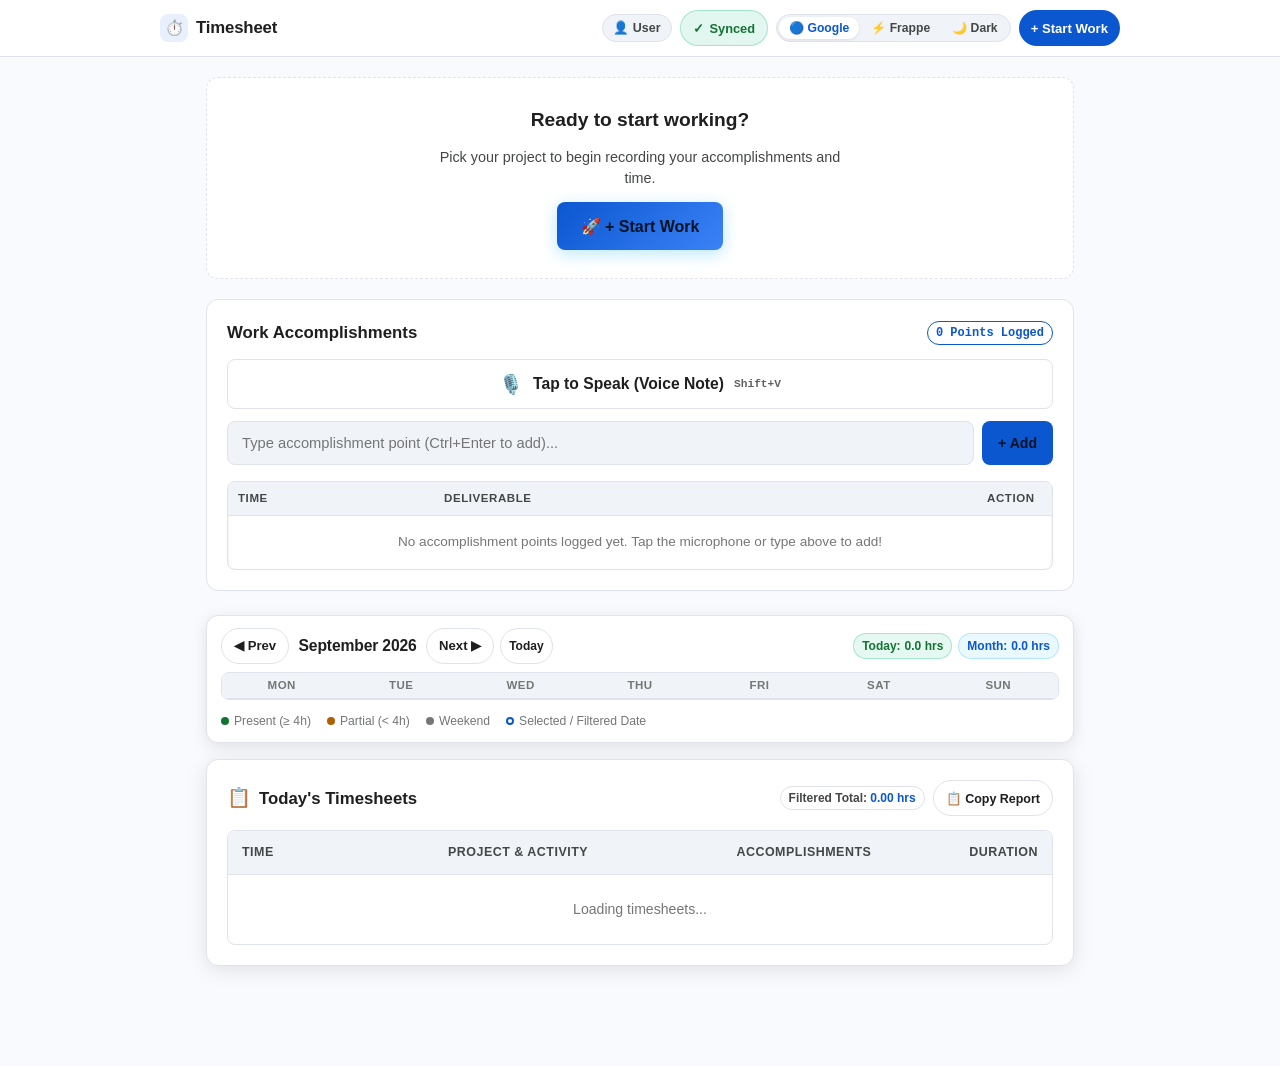
==== commit 3123335f: "feat(ui): Add 3 adaptive themes (Google Material, Frappe, Dark) and mobile overflow menu" ====
--- a/timesheet_intelligence/www/timesheet_pwa.html
+++ b/timesheet_intelligence/www/timesheet_pwa.html
@@ -19,23 +19,130 @@
   <style>
 
 
-:root {
+/* ==========================================================================
+   THEME PALETTES: Google Material 3 (Default), Frappe Light, Obsidian Dark
+   ========================================================================== */
+
+/* 1. GOOGLE MATERIAL 3 (Default) */
+:root,
+:root[data-theme="google"] {
+  --font-sans: 'Google Sans', 'Roboto', -apple-system, BlinkMacSystemFont, 'Segoe UI', Roboto, Helvetica, Arial, sans-serif;
+  --font-mono: ui-monospace, SFMono-Regular, 'Roboto Mono', Menlo, Monaco, Consolas, monospace;
+
+  /* Google Clean Surface Palette */
+  --bg-base: #f8fafd;
+  --bg-surface: #ffffff;
+  --bg-surface-elevated: #ffffff;
+  --bg-surface-secondary: #f0f4f9;
+  --bg-input: #f0f4f9;
+  --border-subtle: #e0e2ec;
+  --border-highlight: #0b57d0;
+  --border-hover: #c4c7c5;
+
+  /* Typography */
+  --text-main: #1f1f1f;
+  --text-muted: #444746;
+  --text-dim: #747775;
+
+  /* Google Brand Colors */
+  --accent-primary: #0b57d0;
+  --accent-primary-hover: #0842a0;
+  --accent-primary-container: #e8f0fe;
+  --accent-primary-text: #041e49;
+  --accent-cyan: #0b57d0;
+  --accent-cyan-hover: #0842a0;
+  --accent-cyan-glow: rgba(11, 87, 208, 0.12);
+  --accent-emerald: #137333;
+  --accent-emerald-glow: rgba(19, 115, 51, 0.12);
+  --accent-amber: #b06000;
+  --accent-rose: #b3261e;
+
+  /* Google Elevation */
+  --shadow-cockpit: 0 1px 3px rgba(60, 64, 67, 0.12), 0 1px 2px rgba(60, 64, 67, 0.24);
+  --shadow-card: 0 1px 2px rgba(60, 64, 67, 0.08), 0 1px 3px rgba(60, 64, 67, 0.12);
+  --shadow-popover: 0 4px 16px rgba(60, 64, 67, 0.2), 0 2px 6px rgba(60, 64, 67, 0.15);
+
+  --radius-xs: 6px;
+  --radius-sm: 8px;
+  --radius-md: 12px;
+  --radius-lg: 20px;
+  --radius-pill: 9999px;
+
+  --focus-ring: 0 0 0 3px rgba(11, 87, 208, 0.35);
+}
+
+/* 2. FRAPPE FRAMEWORK */
+:root[data-theme="frappe"] {
+  --font-sans: -apple-system, BlinkMacSystemFont, 'Segoe UI', Roboto, 'Helvetica Neue', Arial, sans-serif;
+  --font-mono: SFMono-Regular, Menlo, Monaco, Consolas, monospace;
+
+  /* Frappe Canvas */
+  --bg-base: #f4f5f7;
+  --bg-surface: #ffffff;
+  --bg-surface-elevated: #ffffff;
+  --bg-surface-secondary: #f8fafc;
+  --bg-input: #ffffff;
+  --border-subtle: #e2e8f0;
+  --border-highlight: #1b66c9;
+  --border-hover: #cbd5e1;
+
+  /* Typography */
+  --text-main: #171717;
+  --text-muted: #525252;
+  --text-dim: #737373;
+
+  /* Frappe Accents */
+  --accent-primary: #1b66c9;
+  --accent-primary-hover: #144fa0;
+  --accent-primary-container: #eff6ff;
+  --accent-primary-text: #1e40af;
+  --accent-cyan: #1b66c9;
+  --accent-cyan-hover: #144fa0;
+  --accent-cyan-glow: rgba(27, 102, 201, 0.12);
+  --accent-emerald: #16a34a;
+  --accent-emerald-glow: rgba(22, 163, 74, 0.12);
+  --accent-amber: #d97706;
+  --accent-rose: #dc2626;
+
+  /* Frappe Elevation */
+  --shadow-cockpit: 0 1px 3px rgba(0, 0, 0, 0.05), 0 1px 2px rgba(0, 0, 0, 0.06);
+  --shadow-card: 0 1px 3px rgba(0, 0, 0, 0.04);
+  --shadow-popover: 0 10px 25px -5px rgba(0, 0, 0, 0.1), 0 8px 10px -6px rgba(0, 0, 0, 0.1);
+
+  --radius-xs: 4px;
+  --radius-sm: 6px;
+  --radius-md: 8px;
+  --radius-lg: 12px;
+  --radius-pill: 9999px;
+
+  --focus-ring: 0 0 0 3px rgba(27, 102, 201, 0.3);
+}
+
+/* 3. OBSIDIAN LUXURY DARK */
+:root[data-theme="dark"] {
   --font-sans: -apple-system, BlinkMacSystemFont, 'Segoe UI', Roboto, 'Helvetica Neue', Arial, sans-serif;
   --font-mono: ui-monospace, SFMono-Regular, Menlo, Monaco, Consolas, monospace;
 
-  /* Obsidian Dark Theme (Default) */
+  /* Obsidian Dark */
   --bg-base: #07090e;
-  --bg-surface: rgba(15, 23, 42, 0.75);
-  --bg-surface-elevated: rgba(26, 36, 56, 0.8);
-  --bg-input: rgba(10, 15, 28, 0.9);
+  --bg-surface: rgba(15, 23, 42, 0.85);
+  --bg-surface-elevated: rgba(26, 36, 56, 0.9);
+  --bg-surface-secondary: rgba(15, 23, 42, 0.6);
+  --bg-input: rgba(10, 15, 28, 0.95);
   --border-subtle: rgba(255, 255, 255, 0.08);
-  --border-highlight: rgba(56, 189, 248, 0.35);
+  --border-highlight: rgba(56, 189, 248, 0.4);
   --border-hover: rgba(255, 255, 255, 0.16);
 
+  /* Typography */
   --text-main: #f8fafc;
   --text-muted: #94a3b8;
   --text-dim: #64748b;
 
+  /* Obsidian Accents */
+  --accent-primary: #38bdf8;
+  --accent-primary-hover: #0ea5e9;
+  --accent-primary-container: rgba(56, 189, 248, 0.15);
+  --accent-primary-text: #38bdf8;
   --accent-cyan: #38bdf8;
   --accent-cyan-hover: #0ea5e9;
   --accent-cyan-glow: rgba(56, 189, 248, 0.2);
@@ -44,37 +151,18 @@
   --accent-amber: #f59e0b;
   --accent-rose: #f43f5e;
 
+  /* Dark Elevation */
+  --shadow-cockpit: 0 20px 40px -15px rgba(0, 0, 0, 0.7), 0 0 0 1px rgba(255, 255, 255, 0.06);
+  --shadow-card: 0 10px 30px -10px rgba(0, 0, 0, 0.5), 0 0 0 1px rgba(255, 255, 255, 0.05);
+  --shadow-popover: 0 20px 50px rgba(0, 0, 0, 0.8), 0 0 0 1px rgba(255, 255, 255, 0.1);
+
   --radius-xs: 6px;
   --radius-sm: 10px;
   --radius-md: 14px;
   --radius-lg: 20px;
   --radius-pill: 9999px;
 
-  --focus-ring: 0 0 0 3px rgba(56, 189, 248, 0.65);
-}
-
-:root[data-theme="light"] {
-  --bg-base: #f1f5f9;
-  --bg-surface: #ffffff;
-  --bg-surface-elevated: #f8fafc;
-  --bg-input: #ffffff;
-  --border-subtle: rgba(0, 0, 0, 0.08);
-  --border-highlight: rgba(2, 132, 199, 0.4);
-  --border-hover: rgba(0, 0, 0, 0.16);
-
-  --text-main: #0f172a;
-  --text-muted: #475569;
-  --text-dim: #64748b;
-
-  --accent-cyan: #0284c7;
-  --accent-cyan-hover: #0369a1;
-  --accent-cyan-glow: rgba(2, 132, 199, 0.15);
-  --accent-emerald: #059669;
-  --accent-emerald-glow: rgba(5, 150, 105, 0.15);
-  --accent-amber: #b45309;
-  --accent-rose: #e11d48;
-
-  --focus-ring: 0 0 0 3px rgba(2, 132, 199, 0.5);
+  --focus-ring: 0 0 0 3px rgba(56, 189, 248, 0.5);
 }
 
 * {
@@ -131,21 +219,23 @@
 }
 
 .brand-icon {
-  width: 32px;
-  height: 32px;
+  width: 28px;
+  height: 28px;
   border-radius: var(--radius-sm);
-  background: linear-gradient(135deg, var(--accent-cyan), var(--accent-emerald));
+  background: var(--accent-primary-container);
+  color: var(--accent-primary);
   display: flex;
   align-items: center;
   justify-content: center;
-  font-size: 1rem;
-  color: #041325;
+  font-size: 0.95rem;
+  font-weight: 700;
 }
 
 .brand-title {
-  font-size: 1.15rem;
-  font-weight: 800;
-  letter-spacing: -0.02em;
+  font-size: 1.05rem;
+  font-weight: 700;
+  letter-spacing: -0.01em;
+  color: var(--text-main);
 }
 
 .header-controls {
@@ -154,8 +244,143 @@
   gap: 8px;
 }
 
+/* User Profile Badge */
+.user-profile-chip {
+  font-weight: 600;
+  background: var(--bg-surface-secondary);
+  border: 1px solid var(--border-subtle);
+  color: var(--text-muted);
+  font-size: 0.78rem;
+  padding: 4px 10px;
+  border-radius: var(--radius-pill);
+}
+
+/* Desktop 3-Way Segmented Theme Switcher */
+.theme-segmented-control {
+  display: inline-flex;
+  align-items: center;
+  background: var(--bg-surface-secondary);
+  border: 1px solid var(--border-subtle);
+  border-radius: var(--radius-pill);
+  padding: 2px;
+  gap: 2px;
+}
+
+.theme-tab-btn {
+  border: none;
+  background: transparent;
+  color: var(--text-muted);
+  font-size: 0.76rem;
+  font-weight: 600;
+  padding: 4px 10px;
+  border-radius: var(--radius-pill);
+  cursor: pointer;
+  transition: all 0.15s ease;
+  display: inline-flex;
+  align-items: center;
+  gap: 4px;
+  white-space: nowrap;
+}
+
+.theme-tab-btn:hover {
+  color: var(--text-main);
+}
+
+.theme-tab-btn.active {
+  background: var(--bg-surface);
+  color: var(--accent-primary);
+  box-shadow: 0 1px 3px rgba(0, 0, 0, 0.1);
+  font-weight: 700;
+}
+
+/* Mobile Three-Dot Overflow Menu */
+.mobile-overflow-wrapper {
+  position: relative;
+  display: none;
+}
+
+.btn-overflow-icon {
+  width: 34px;
+  height: 34px;
+  display: inline-flex;
+  align-items: center;
+  justify-content: center;
+  border-radius: var(--radius-pill);
+  border: 1px solid var(--border-subtle);
+  background: var(--bg-surface-elevated);
+  color: var(--text-main);
+  font-size: 1.2rem;
+  font-weight: 700;
+  cursor: pointer;
+  line-height: 1;
+  transition: all 0.15s ease;
+}
+
+.btn-overflow-icon:hover {
+  background: var(--border-hover);
+  border-color: var(--border-highlight);
+}
+
+.overflow-popover {
+  position: absolute;
+  top: calc(100% + 8px);
+  right: 0;
+  z-index: 500;
+  background: var(--bg-surface-elevated);
+  border: 1px solid var(--border-subtle);
+  border-radius: var(--radius-md);
+  box-shadow: var(--shadow-popover);
+  min-width: 175px;
+  padding: 6px;
+  display: flex;
+  flex-direction: column;
+  gap: 3px;
+  animation: popoverFadeIn 0.15s cubic-bezier(0.16, 1, 0.3, 1);
+}
+
+@keyframes popoverFadeIn {
+  from { opacity: 0; transform: translateY(-4px) scale(0.97); }
+  to { opacity: 1; transform: translateY(0) scale(1); }
+}
+
+.popover-header {
+  font-size: 0.72rem;
+  font-weight: 700;
+  text-transform: uppercase;
+  letter-spacing: 0.05em;
+  color: var(--text-dim);
+  padding: 6px 10px 4px;
+}
+
+.popover-item {
+  display: flex;
+  align-items: center;
+  gap: 8px;
+  width: 100%;
+  padding: 8px 12px;
+  border-radius: var(--radius-sm);
+  border: none;
+  background: transparent;
+  color: var(--text-main);
+  font-size: 0.85rem;
+  font-weight: 500;
+  text-align: left;
+  cursor: pointer;
+  transition: background 0.12s ease;
+}
+
+.popover-item:hover {
+  background: var(--bg-surface-secondary);
+}
+
+.popover-item.active {
+  background: var(--accent-primary-container);
+  color: var(--accent-primary-text);
+  font-weight: 700;
+}
+
 .btn-header {
-  min-height: 38px;
+  min-height: 36px;
   padding: 0 12px;
   border-radius: var(--radius-pill);
   border: 1px solid var(--border-subtle);
@@ -1323,6 +1548,42 @@
   white-space: nowrap;
 }
 
+@media (max-width: 640px) {
+  .hide-on-mobile {
+    display: none !important;
+  }
+  .show-on-mobile {
+    display: inline-flex !important;
+  }
+  .app-header {
+    padding: 8px 12px;
+  }
+  .brand-title {
+    font-size: 0.95rem;
+  }
+  .brand-icon {
+    width: 26px;
+    height: 26px;
+    font-size: 0.85rem;
+  }
+  .header-controls {
+    gap: 6px;
+  }
+  #main-content {
+    padding: 0 10px 80px !important;
+    margin: 12px auto !important;
+  }
+}
+
+@media (min-width: 641px) {
+  .show-on-mobile {
+    display: none !important;
+  }
+  .hide-on-mobile {
+    display: inline-flex !important;
+  }
+}
+
   </style>
 </head>
 <body>
@@ -1330,12 +1591,12 @@
   <header class="app-header" role="banner">
     <div class="header-container">
       <div class="brand-badge">
-        <div class="brand-icon" aria-hidden="true">⚡</div>
-        <h1 class="brand-title">Timesheet</h1>
+        <div class="brand-icon" aria-hidden="true">⏱️</div>
+        <span class="brand-title">Timesheet</span>
       </div>
 
       <div class="header-controls">
-        <div id="user-profile-badge" class="sync-pill" style="font-weight: 700; background: rgba(56, 189, 248, 0.1); border-color: rgba(56, 189, 248, 0.25); color: var(--accent-cyan);" title="Logged in user">
+        <div id="user-profile-badge" class="user-profile-chip" title="Logged in user">
           👤 User
         </div>
 
@@ -1346,11 +1607,33 @@
           <span class="sync-count-badge" id="sync-widget-count" style="display: none;">0</span>
         </button>
 
-        <button type="button" id="theme-toggle-btn" class="btn-header" title="Toggle Light/Dark Theme" aria-label="Toggle theme">
-          🌙 Dark
-        </button>
-
-        <button type="button" id="btn-header-start" class="btn-header hide-on-mobile" style="background: var(--accent-cyan); color: #041325; font-weight: 800; border: none;">
+        <!-- Desktop 3-Theme Segmented Switcher (Extreme Right) -->
+        <div class="theme-segmented-control hide-on-mobile" id="desktop-theme-switcher" role="radiogroup" aria-label="Theme selection">
+          <button type="button" class="theme-tab-btn active" data-theme="google" title="Google Material Theme">🔵 Google</button>
+          <button type="button" class="theme-tab-btn" data-theme="frappe" title="Frappe Light Theme">⚡ Frappe</button>
+          <button type="button" class="theme-tab-btn" data-theme="dark" title="Obsidian Dark Theme">🌙 Dark</button>
+        </div>
+
+        <!-- Mobile Three-Dot Overflow Menu (Top-Right Corner) -->
+        <div class="mobile-overflow-wrapper show-on-mobile">
+          <button type="button" id="btn-overflow-menu" class="btn-overflow-icon" aria-label="More options" aria-haspopup="true" aria-expanded="false" title="Menu">
+            ⋮
+          </button>
+          <div id="overflow-popover-menu" class="overflow-popover" role="menu" aria-label="Theme selection menu" style="display: none;">
+            <div class="popover-header">Theme</div>
+            <button type="button" class="popover-item theme-option-btn active" data-theme="google" role="menuitem">
+              <span>🔵</span> <span>Google Material</span>
+            </button>
+            <button type="button" class="popover-item theme-option-btn" data-theme="frappe" role="menuitem">
+              <span>⚡</span> <span>Frappe Light</span>
+            </button>
+            <button type="button" class="popover-item theme-option-btn" data-theme="dark" role="menuitem">
+              <span>🌙</span> <span>Obsidian Dark</span>
+            </button>
+          </div>
+        </div>
+
+        <button type="button" id="btn-header-start" class="btn-header hide-on-mobile" style="background: var(--accent-primary); color: #ffffff; font-weight: 700; border: none;">
           + Start Work
         </button>
       </div>
@@ -1518,17 +1801,15 @@
         <table class="clean-data-table" role="table">
           <thead>
             <tr>
-              <th>Project</th>
-              <th>Task / Activity</th>
-              <th>Start</th>
-              <th>End</th>
-              <th>Duration</th>
-              <th>Status</th>
+              <th style="width: 25%;">Time</th>
+              <th style="width: 35%;">Project & Activity</th>
+              <th style="width: 25%;">Accomplishments</th>
+              <th style="width: 15%; text-align: right;">Duration</th>
             </tr>
           </thead>
           <tbody id="daily-table-body">
             <tr>
-              <td colspan="6" style="text-align: center; padding: 24px; color: var(--text-dim);">
+              <td colspan="4" style="text-align: center; padding: 24px; color: var(--text-dim);">
                 Loading timesheets...
               </td>
             </tr>
@@ -1684,10 +1965,10 @@
   <script>
     window.csrf_token = "{{ frappe.session.csrf_token if frappe.session else '' }}";
   </script>
-  <script src="/assets/timesheet_intelligence/js/timesheet-db.js?v=4.5.0"></script>
-  <script src="/assets/timesheet_intelligence/js/timesheet-sync.js?v=4.5.0"></script>
-  <script src="/assets/timesheet_intelligence/js/timesheet-voice.js?v=4.5.0"></script>
-  <script src="/assets/timesheet_intelligence/js/timesheet-app.js?v=4.5.0"></script>
+  <script src="/assets/timesheet_intelligence/js/timesheet-db.js?v=4.7.0"></script>
+  <script src="/assets/timesheet_intelligence/js/timesheet-sync.js?v=4.7.0"></script>
+  <script src="/assets/timesheet_intelligence/js/timesheet-voice.js?v=4.7.0"></script>
+  <script src="/assets/timesheet_intelligence/js/timesheet-app.js?v=4.7.0"></script>
   <script>
     if ('serviceWorker' in navigator) {
       window.addEventListener('load', () => {
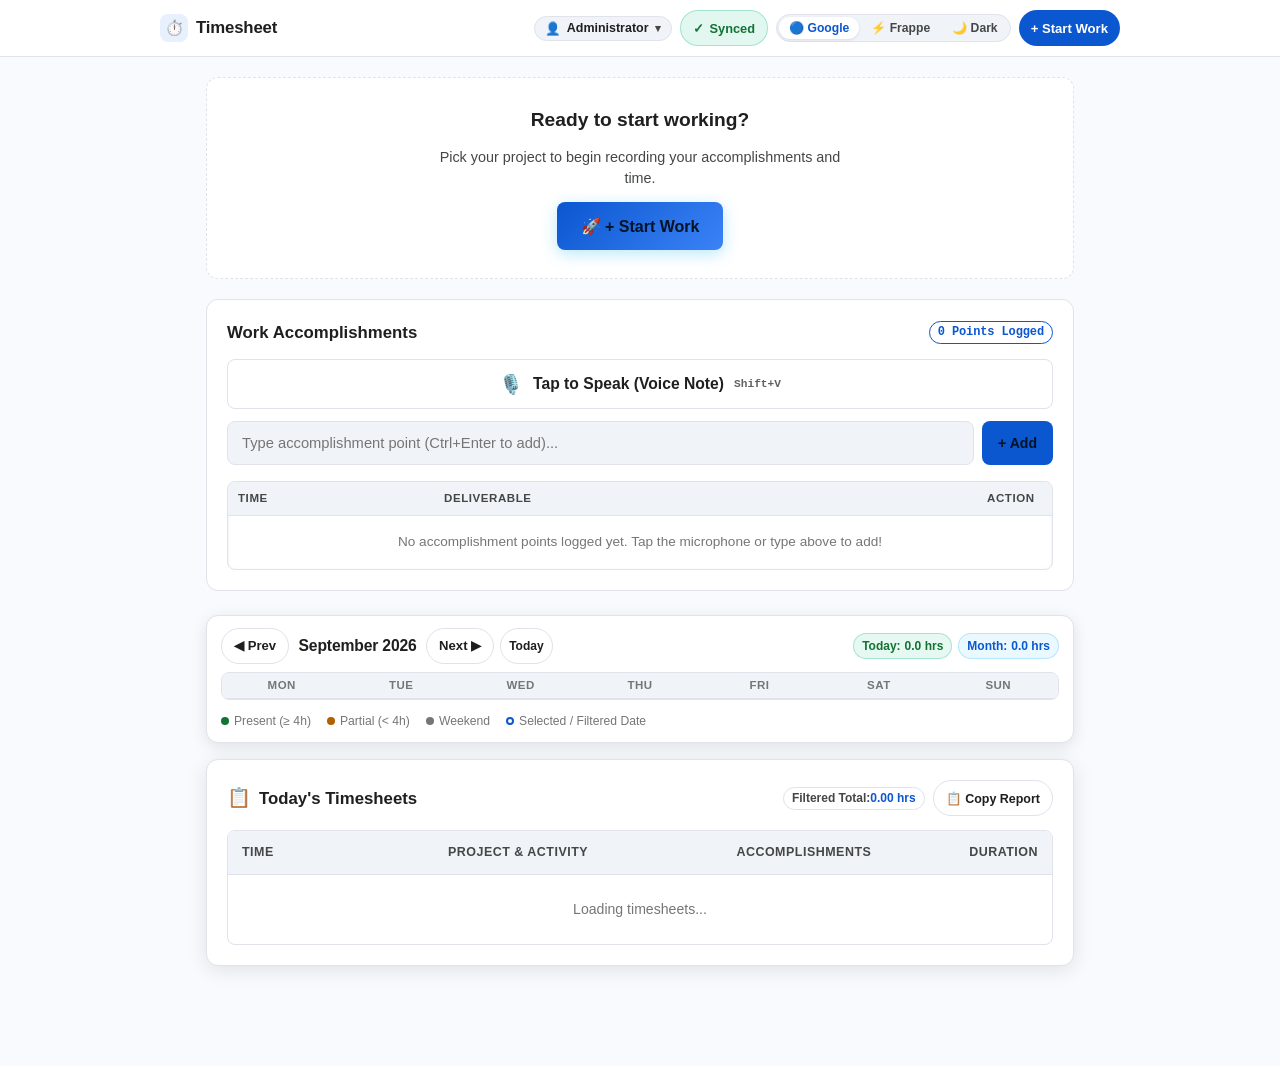
==== commit 6b3a7035: "feat(auth): Grant desk login access to all associate users and enhance profile popover" ====
--- a/timesheet_intelligence/www/timesheet_pwa.html
+++ b/timesheet_intelligence/www/timesheet_pwa.html
@@ -244,15 +244,136 @@
   gap: 8px;
 }
 
-/* User Profile Badge */
+/* User Profile Dropdown Component */
+.user-profile-wrapper {
+  position: relative;
+  display: inline-flex;
+}
+
 .user-profile-chip {
+  display: inline-flex;
+  align-items: center;
+  gap: 6px;
+  background: var(--bg-surface-secondary);
+  border: 1px solid var(--border-subtle);
+  color: var(--text-main);
+  font-size: 0.78rem;
   font-weight: 600;
-  background: var(--bg-surface-secondary);
-  border: 1px solid var(--border-subtle);
-  color: var(--text-muted);
-  font-size: 0.78rem;
   padding: 4px 10px;
   border-radius: var(--radius-pill);
+  cursor: pointer;
+  transition: all 0.15s ease;
+  user-select: none;
+}
+
+.user-profile-chip:hover {
+  background: var(--border-hover);
+  border-color: var(--border-highlight);
+}
+
+.dropdown-chevron {
+  font-size: 0.7rem;
+  color: var(--text-muted);
+  transition: transform 0.15s ease;
+}
+
+.user-profile-chip[aria-expanded="true"] .dropdown-chevron {
+  transform: rotate(180deg);
+}
+
+.profile-popover {
+  position: absolute;
+  top: calc(100% + 8px);
+  right: 0;
+  z-index: 500;
+  background: var(--bg-surface-elevated);
+  border: 1px solid var(--border-subtle);
+  border-radius: var(--radius-md);
+  box-shadow: var(--shadow-popover);
+  min-width: 230px;
+  padding: 8px;
+  display: flex;
+  flex-direction: column;
+  gap: 2px;
+  animation: popoverFadeIn 0.15s cubic-bezier(0.16, 1, 0.3, 1);
+}
+
+.profile-menu-header {
+  display: flex;
+  align-items: center;
+  gap: 10px;
+  padding: 8px 10px;
+}
+
+.profile-avatar-circle {
+  width: 36px;
+  height: 36px;
+  border-radius: 50%;
+  background: var(--accent-primary-container);
+  color: var(--accent-primary-text);
+  display: flex;
+  align-items: center;
+  justify-content: center;
+  font-size: 1.1rem;
+  font-weight: 700;
+  flex-shrink: 0;
+}
+
+.profile-info-block {
+  display: flex;
+  flex-direction: column;
+  gap: 2px;
+  min-width: 0;
+}
+
+.profile-name {
+  font-size: 0.88rem;
+  font-weight: 700;
+  color: var(--text-main);
+  white-space: nowrap;
+  overflow: hidden;
+  text-overflow: ellipsis;
+}
+
+.profile-email {
+  font-size: 0.74rem;
+  color: var(--text-muted);
+  white-space: nowrap;
+  overflow: hidden;
+  text-overflow: ellipsis;
+}
+
+.profile-role-pill {
+  font-size: 0.68rem;
+  font-weight: 700;
+  padding: 1px 6px;
+  border-radius: var(--radius-pill);
+  background: var(--bg-surface-secondary);
+  color: var(--accent-primary);
+  border: 1px solid var(--border-subtle);
+  align-self: flex-start;
+  margin-top: 2px;
+}
+
+.profile-menu-divider {
+  height: 1px;
+  background: var(--border-subtle);
+  margin: 4px 0;
+}
+
+.profile-link-item {
+  text-decoration: none;
+  display: flex;
+  align-items: center;
+  justify-content: space-between;
+}
+
+.profile-logout-item {
+  color: var(--accent-rose) !important;
+}
+
+.profile-logout-item:hover {
+  background: rgba(239, 68, 68, 0.1) !important;
 }
 
 /* Desktop 3-Way Segmented Theme Switcher */
@@ -728,19 +849,25 @@
 }
 
 .meta-pill {
+  display: inline-flex;
+  align-items: center;
   font-size: 0.75rem;
   font-weight: 600;
-  padding: 2px 8px;
+  padding: 3px 8px;
   border-radius: var(--radius-pill);
   background: var(--bg-surface-elevated);
   border: 1px solid var(--border-subtle);
   color: var(--text-muted);
+  white-space: nowrap;
+  line-height: 1.2;
 }
 
 .meta-pill.pill-time {
   font-family: var(--font-mono);
-  color: var(--accent-cyan);
+  color: var(--accent-primary);
   border-color: var(--border-highlight);
+  white-space: nowrap;
+  letter-spacing: -0.01em;
 }
 
 .session-timer-col {
@@ -1596,8 +1723,35 @@
       </div>
 
       <div class="header-controls">
-        <div id="user-profile-badge" class="user-profile-chip" title="Logged in user">
-          👤 User
+        <!-- Interactive User Profile Dropdown Menu -->
+        <div class="user-profile-wrapper">
+          <button type="button" id="user-profile-btn" class="user-profile-chip" aria-haspopup="true" aria-expanded="false" aria-label="User account menu" title="User account options">
+            <span>👤</span>
+            <span id="user-name-display">Administrator</span>
+            <span class="dropdown-chevron" aria-hidden="true">▾</span>
+          </button>
+          
+          <div id="user-profile-menu" class="profile-popover" role="menu" aria-label="User account menu" style="display: none;">
+            <div class="profile-menu-header">
+              <div class="profile-avatar-circle" id="profile-menu-avatar" aria-hidden="true">👤</div>
+              <div class="profile-info-block">
+                <div class="profile-name" id="profile-menu-name">Administrator</div>
+                <div class="profile-email" id="profile-menu-email">admin@example.com</div>
+                <span class="profile-role-pill" id="profile-menu-role">System Manager</span>
+              </div>
+            </div>
+            <div class="profile-menu-divider"></div>
+            <a id="link-view-profile" href="/app/user-profile" target="_blank" rel="noopener" class="popover-item profile-link-item" role="menuitem">
+              <span style="display: flex; align-items: center; gap: 8px;">
+                <span>👤</span> <span>View Desk Profile</span>
+              </span>
+              <span style="font-size: 0.8rem; color: var(--text-dim);" aria-hidden="true">↗</span>
+            </a>
+            <div class="profile-menu-divider"></div>
+            <button type="button" id="btn-logout" class="popover-item profile-logout-item" role="menuitem">
+              <span>🚪</span> <span>Log Out</span>
+            </button>
+          </div>
         </div>
 
         <!-- Single AppSheet-Style Unified Sync Indicator Widget -->
@@ -1965,10 +2119,10 @@
   <script>
     window.csrf_token = "{{ frappe.session.csrf_token if frappe.session else '' }}";
   </script>
-  <script src="/assets/timesheet_intelligence/js/timesheet-db.js?v=4.7.0"></script>
-  <script src="/assets/timesheet_intelligence/js/timesheet-sync.js?v=4.7.0"></script>
-  <script src="/assets/timesheet_intelligence/js/timesheet-voice.js?v=4.7.0"></script>
-  <script src="/assets/timesheet_intelligence/js/timesheet-app.js?v=4.7.0"></script>
+  <script src="/assets/timesheet_intelligence/js/timesheet-db.js?v=4.8.1"></script>
+  <script src="/assets/timesheet_intelligence/js/timesheet-sync.js?v=4.8.1"></script>
+  <script src="/assets/timesheet_intelligence/js/timesheet-voice.js?v=4.8.1"></script>
+  <script src="/assets/timesheet_intelligence/js/timesheet-app.js?v=4.8.1"></script>
   <script>
     if ('serviceWorker' in navigator) {
       window.addEventListener('load', () => {
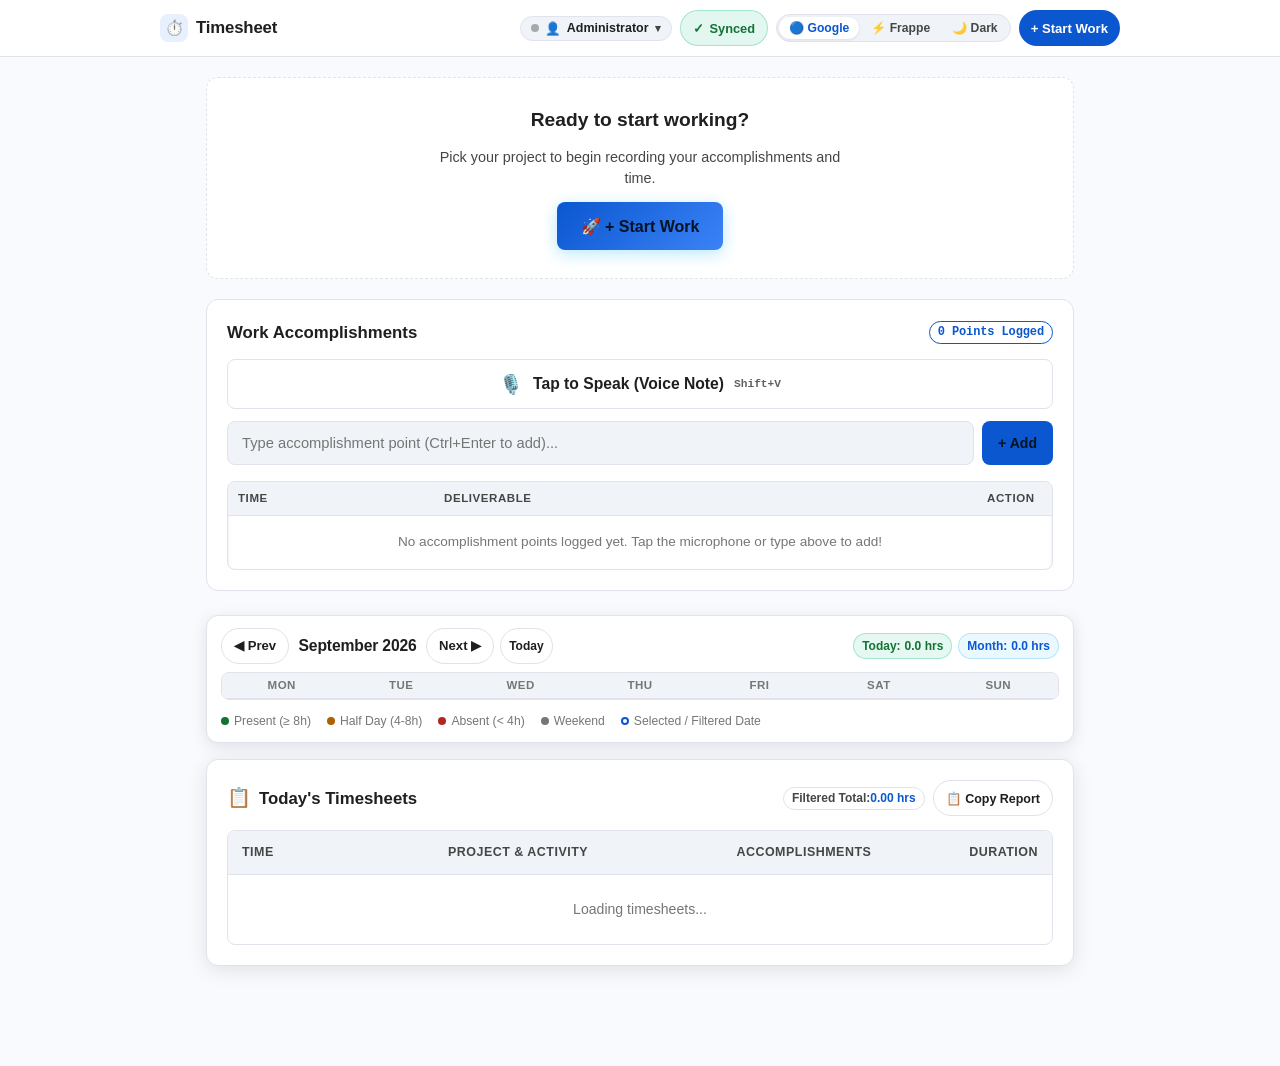
==== commit e2123dc2: "feat(attendance): Add calendar attendance status indicators, active presence dot, and legend" ====
--- a/timesheet_intelligence/www/timesheet_pwa.html
+++ b/timesheet_intelligence/www/timesheet_pwa.html
@@ -271,6 +271,32 @@
   border-color: var(--border-highlight);
 }
 
+.user-presence-dot {
+  width: 8px;
+  height: 8px;
+  border-radius: 50%;
+  display: inline-block;
+  flex-shrink: 0;
+  transition: all 0.2s ease;
+}
+
+.user-presence-dot.active {
+  background: var(--accent-emerald, #10b981);
+  box-shadow: 0 0 0 2px rgba(16, 185, 129, 0.2), 0 0 6px var(--accent-emerald, #10b981);
+  animation: presencePulse 2s infinite ease-in-out;
+}
+
+.user-presence-dot.idle {
+  background: var(--text-dim, #94a3b8);
+  opacity: 0.6;
+}
+
+@keyframes presencePulse {
+  0% { transform: scale(1); box-shadow: 0 0 0 0 rgba(16, 185, 129, 0.4); }
+  50% { transform: scale(1.15); box-shadow: 0 0 0 4px rgba(16, 185, 129, 0); }
+  100% { transform: scale(1); box-shadow: 0 0 0 0 rgba(16, 185, 129, 0); }
+}
+
 .dropdown-chevron {
   font-size: 0.7rem;
   color: var(--text-muted);
@@ -1534,18 +1560,30 @@
   width: 6px;
   height: 6px;
   border-radius: 50%;
+  flex-shrink: 0;
 }
 
 .cal-indicator-dot.present {
-  background: var(--accent-emerald);
-  box-shadow: 0 0 6px var(--accent-emerald);
-}
-
-.cal-indicator-dot.partial {
-  background: var(--accent-amber);
-}
-
-.cal-hours-badge {
+  background: var(--accent-emerald, #10b981);
+  box-shadow: 0 0 6px var(--accent-emerald, #10b981);
+}
+
+.cal-indicator-dot.half-day {
+  background: var(--accent-amber, #f59e0b);
+  box-shadow: 0 0 4px var(--accent-amber, #f59e0b);
+}
+
+.cal-indicator-dot.absent {
+  background: var(--accent-rose, #ef4444);
+  box-shadow: 0 0 4px var(--accent-rose, #ef4444);
+}
+
+.cal-indicator-dot.in-progress {
+  background: var(--accent-cyan, #38bdf8);
+  box-shadow: 0 0 4px var(--accent-cyan, #38bdf8);
+}
+
+.cal-badge-hours {
   font-family: var(--font-mono);
   font-size: 0.72rem;
   font-weight: 700;
@@ -1556,14 +1594,49 @@
   margin-top: 4px;
 }
 
-.cal-hours-badge.present {
-  background: rgba(16, 185, 129, 0.2);
-  color: var(--accent-emerald);
-}
-
-.cal-hours-badge.partial {
-  background: rgba(245, 158, 11, 0.2);
-  color: var(--accent-amber);
+.cal-badge-hours.present {
+  background: rgba(16, 185, 129, 0.16);
+  color: var(--accent-emerald, #10b981);
+}
+
+.cal-badge-hours.half-day {
+  background: rgba(245, 158, 11, 0.16);
+  color: var(--accent-amber, #f59e0b);
+}
+
+.cal-badge-hours.absent {
+  background: rgba(239, 68, 68, 0.14);
+  color: var(--accent-rose, #ef4444);
+}
+
+.cal-badge-hours.in-progress {
+  background: rgba(56, 189, 248, 0.16);
+  color: var(--accent-cyan, #38bdf8);
+}
+
+.cal-badge-hours.weekend {
+  background: rgba(148, 163, 184, 0.12);
+  color: var(--text-dim, #94a3b8);
+}
+
+.cal-cell.status-absent {
+  background: rgba(239, 68, 68, 0.03);
+}
+
+.cal-cell.status-present {
+  background: rgba(16, 185, 129, 0.03);
+}
+
+.cal-cell.status-half-day {
+  background: rgba(245, 158, 11, 0.03);
+}
+
+.cal-cell.is-weekend {
+  background: rgba(0, 0, 0, 0.04);
+}
+
+[data-theme="dark"] .cal-cell.is-weekend {
+  background: rgba(0, 0, 0, 0.25);
 }
 
 .calendar-legend {
@@ -1588,10 +1661,11 @@
   border-radius: 50%;
 }
 
-.legend-dot.present { background: var(--accent-emerald); }
-.legend-dot.partial { background: var(--accent-amber); }
-.legend-dot.weekend { background: var(--text-dim); }
-.legend-dot.active-ring { border: 2px solid var(--accent-cyan); background: transparent; }
+.legend-dot.present { background: var(--accent-emerald, #10b981); }
+.legend-dot.half-day { background: var(--accent-amber, #f59e0b); }
+.legend-dot.absent { background: var(--accent-rose, #ef4444); }
+.legend-dot.weekend { background: var(--text-dim, #94a3b8); }
+.legend-dot.active-ring { border: 2px solid var(--accent-cyan, #38bdf8); background: transparent; }
 
 /* --- Daily Breakdown Table --- */
 .daily-table-panel {
@@ -1726,6 +1800,7 @@
         <!-- Interactive User Profile Dropdown Menu -->
         <div class="user-profile-wrapper">
           <button type="button" id="user-profile-btn" class="user-profile-chip" aria-haspopup="true" aria-expanded="false" aria-label="User account menu" title="User account options">
+            <span class="user-presence-dot idle" id="user-presence-dot" aria-label="Presence status" title="⚪ Idle"></span>
             <span>👤</span>
             <span id="user-name-display">Administrator</span>
             <span class="dropdown-chevron" aria-hidden="true">▾</span>
@@ -1928,8 +2003,9 @@
 
       <!-- Legend -->
       <div class="calendar-legend">
-        <span class="legend-item"><span class="legend-dot present"></span> Present (≥ 4h)</span>
-        <span class="legend-item"><span class="legend-dot partial"></span> Partial (&lt; 4h)</span>
+        <span class="legend-item"><span class="legend-dot present"></span> Present (≥ 8h)</span>
+        <span class="legend-item"><span class="legend-dot half-day"></span> Half Day (4-8h)</span>
+        <span class="legend-item"><span class="legend-dot absent"></span> Absent (&lt; 4h)</span>
         <span class="legend-item"><span class="legend-dot weekend"></span> Weekend</span>
         <span class="legend-item"><span class="legend-dot active-ring"></span> Selected / Filtered Date</span>
       </div>
@@ -2119,10 +2195,10 @@
   <script>
     window.csrf_token = "{{ frappe.session.csrf_token if frappe.session else '' }}";
   </script>
-  <script src="/assets/timesheet_intelligence/js/timesheet-db.js?v=4.8.1"></script>
-  <script src="/assets/timesheet_intelligence/js/timesheet-sync.js?v=4.8.1"></script>
-  <script src="/assets/timesheet_intelligence/js/timesheet-voice.js?v=4.8.1"></script>
-  <script src="/assets/timesheet_intelligence/js/timesheet-app.js?v=4.8.1"></script>
+  <script src="/assets/timesheet_intelligence/js/timesheet-db.js?v=4.8.2"></script>
+  <script src="/assets/timesheet_intelligence/js/timesheet-sync.js?v=4.8.2"></script>
+  <script src="/assets/timesheet_intelligence/js/timesheet-voice.js?v=4.8.2"></script>
+  <script src="/assets/timesheet_intelligence/js/timesheet-app.js?v=4.8.2"></script>
   <script>
     if ('serviceWorker' in navigator) {
       window.addEventListener('load', () => {
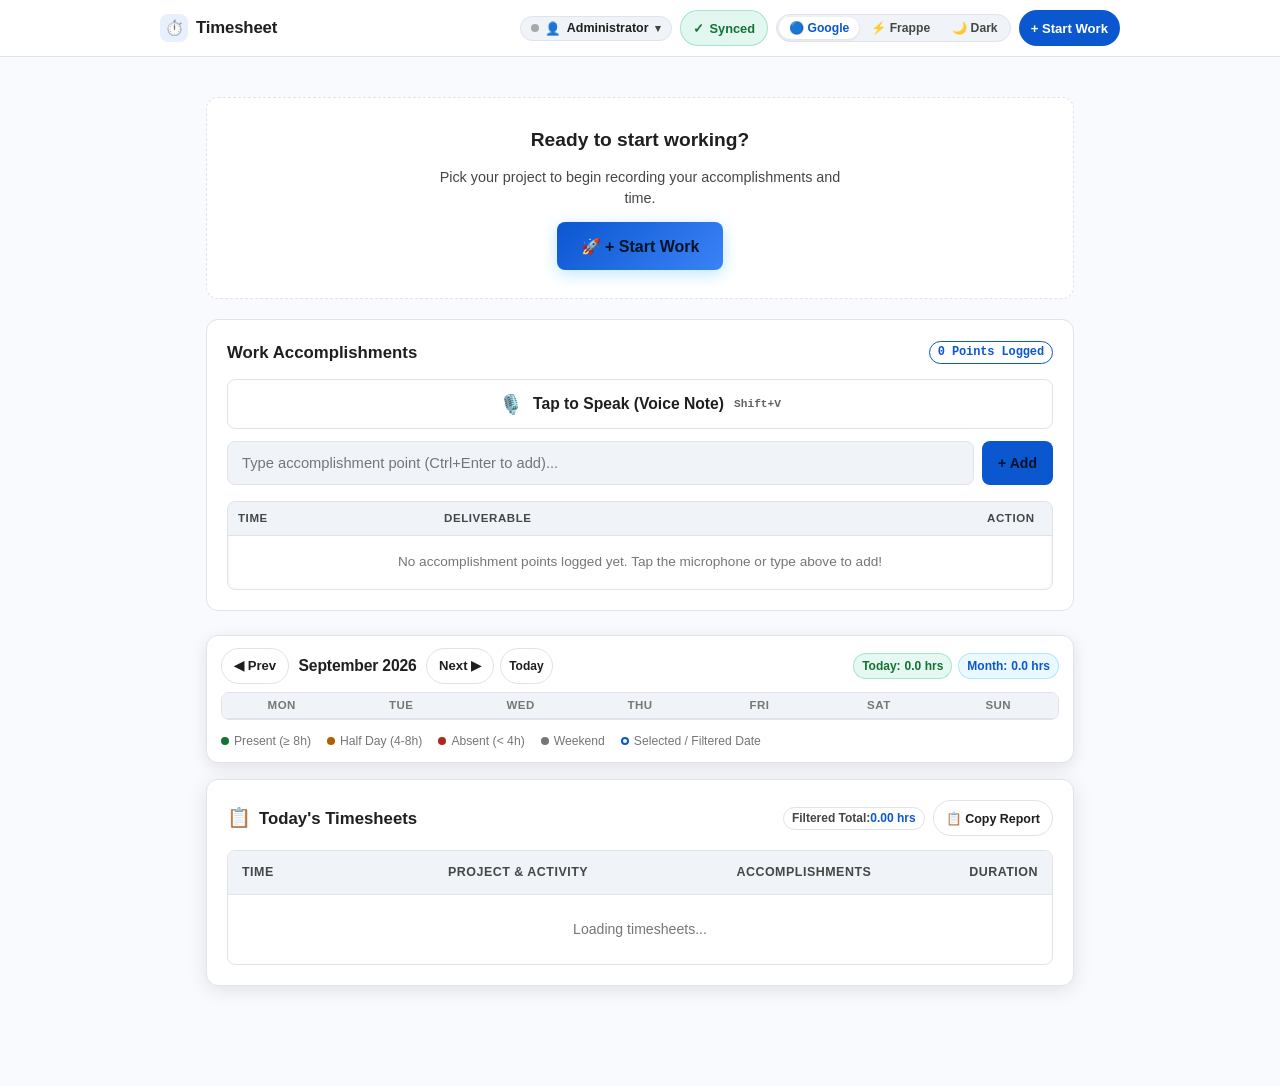
==== commit a2b3d673: "feat: implement AppSheet row-based session tracking, retroactive datetime pickers, and multi-session" ====
--- a/timesheet_intelligence/www/timesheet_pwa.html
+++ b/timesheet_intelligence/www/timesheet_pwa.html
@@ -1530,14 +1530,46 @@
   background: rgba(0, 0, 0, 0.15);
 }
 
+.cal-cell.is-today,
 .cal-cell.today {
-  box-shadow: inset 0 0 0 2px var(--accent-cyan);
-}
-
+  box-shadow: inset 0 0 0 2px var(--accent-cyan, #38bdf8);
+}
+
+.cal-cell.is-selected,
 .cal-cell.selected {
-  outline: 2px solid var(--accent-cyan);
-  background: rgba(56, 189, 248, 0.12) !important;
-  z-index: 2;
+  outline: 2px solid var(--accent-primary, #3b82f6) !important;
+  outline-offset: -2px;
+  background: var(--accent-primary-container, rgba(59, 130, 246, 0.16)) !important;
+  box-shadow: 0 0 0 1px var(--accent-primary, #3b82f6), 0 2px 8px rgba(59, 130, 246, 0.25) !important;
+  z-index: 5;
+  transform: scale(1.02);
+  transition: transform 0.1s ease, background 0.1s ease, outline 0.1s ease;
+}
+
+.cal-cell.is-selected .cal-day-num,
+.cal-cell.selected .cal-day-num {
+  font-weight: 900;
+  color: var(--accent-primary-text, var(--accent-primary, #2563eb)) !important;
+}
+
+[data-theme="google"] .cal-cell.is-selected,
+[data-theme="google"] .cal-cell.selected {
+  outline: 2px solid #1a73e8 !important;
+  background: rgba(26, 115, 232, 0.14) !important;
+  box-shadow: 0 0 0 1px #1a73e8, 0 2px 8px rgba(26, 115, 232, 0.3) !important;
+}
+
+[data-theme="frappe"] .cal-cell.is-selected,
+[data-theme="frappe"] .cal-cell.selected {
+  outline: 2px solid #2490ef !important;
+  background: rgba(36, 144, 239, 0.15) !important;
+}
+
+[data-theme="dark"] .cal-cell.is-selected,
+[data-theme="dark"] .cal-cell.selected {
+  outline: 2px solid #38bdf8 !important;
+  background: rgba(56, 189, 248, 0.2) !important;
+  box-shadow: 0 0 0 1px #38bdf8, 0 2px 10px rgba(56, 189, 248, 0.35) !important;
 }
 
 .cal-cell-top {
@@ -1552,6 +1584,7 @@
   color: var(--text-muted);
 }
 
+.cal-cell.is-today .cal-date-num,
 .cal-cell.today .cal-date-num {
   color: var(--accent-cyan);
 }
@@ -1872,52 +1905,18 @@
   <!-- Main Container -->
   <main id="main-content" style="max-width: 900px; margin: 20px auto; padding: 0 16px 80px;">
 
-    <!-- 1. COMPACT UNIFIED ACTIVE SESSION CARD (Mounted ONLY when timer is running/paused, completely unmounted on Finish) -->
-    <section class="session-card" id="active-session-card" style="display: none;">
-      <div class="session-header-row">
-        <div class="session-status-badge running" id="session-status-pill">
-          <span class="pulse-dot" aria-hidden="true"></span>
-          <span id="session-status-label">LIVE RECORDING</span>
-        </div>
-
-        <div class="session-actions-group">
-          <!-- PAUSE BUTTON: Shown when running -->
-          <button type="button" id="timer-pause-btn" class="btn-session-action btn-pause" aria-label="Pause live timer">
-            <span>⏸ Pause</span>
-          </button>
-
-          <!-- RESUME BUTTON: Shown when paused -->
-          <button type="button" id="timer-resume-btn" class="btn-session-action btn-resume" style="display: none;" aria-label="Resume timer">
-            <span>▶ Resume</span>
-          </button>
-
-          <!-- SWITCH PROJECT BUTTON -->
-          <button type="button" id="btn-change-project" class="btn-header" style="padding: 0 12px;" title="Switch to another project">
-            ⚙️ Switch
-          </button>
-
-          <!-- FINISH & SAVE BUTTON (Unmounts this card immediately!) -->
-          <button type="button" id="btn-finish-and-next" class="btn-session-action btn-finish" aria-label="Finish and save timesheet">
-            <span>⏹ Finish & Save</span>
-          </button>
-        </div>
-      </div>
-
-      <div class="session-body-row">
-        <div class="session-details-col">
-          <div class="session-project-name" id="active-project-label">General Operations</div>
-          <div class="session-meta-pills">
-            <span class="meta-pill" id="active-task-label">General Task</span>
-            <span class="meta-pill" id="active-activity-label">Development</span>
-            <span class="meta-pill pill-time" id="active-start-time-label">Started 02:10 AM</span>
-          </div>
-        </div>
-
-        <div class="session-timer-col">
-          <div id="timer-display" class="timer-digits-compact">00:00:00</div>
-        </div>
-      </div>
-    </section>
+    <!-- 1. COMPACT UNIFIED ACTIVE SESSIONS CONTAINER (Supports Concurrent Multi-Session Tracking) -->
+    <div id="active-sessions-container" style="display: flex; flex-direction: column; gap: 14px; margin-bottom: 20px;">
+      <!-- Active session cards dynamically mounted here -->
+    </div>
+
+    <!-- Active Session Controls (Visible when at least 1 session active) -->
+    <div id="active-sessions-toolbar" style="display: none; justify-content: space-between; align-items: center; margin-bottom: 20px; padding: 0 4px;">
+      <span style="font-size: 0.82rem; color: var(--text-muted); font-weight: 600;" id="active-sessions-count-label">1 Active Session</span>
+      <button type="button" id="btn-start-another-session" class="btn-header" style="background: var(--accent-primary-container); color: var(--accent-primary); border-color: var(--border-highlight); font-weight: 700;">
+        + Track Another Task
+      </button>
+    </div>
 
     <!-- 2. IDLE STATE CARD (Visible ONLY when no active session is running) -->
     <section class="idle-card" id="idle-session-card">
@@ -2088,6 +2087,11 @@
         </select>
       </div>
 
+      <div class="form-group">
+        <label for="input-start-time" class="form-label">Start Time (Retroactive / Backdated adjustment)</label>
+        <input type="datetime-local" id="input-start-time" class="form-select" style="font-family: inherit;">
+      </div>
+
       <div class="form-group" style="display: flex; align-items: center; gap: 8px;">
         <input type="checkbox" id="input-billable" checked style="width: 18px; height: 18px; accent-color: var(--accent-cyan);">
         <label for="input-billable" style="font-size: 0.9rem; font-weight: 600; cursor: pointer;">Client Billable</label>
@@ -2096,6 +2100,54 @@
       <button type="button" id="btn-start-session-modal" class="btn-submit-modal">
         🚀 Start Work Session
       </button>
+    </div>
+  </div>
+
+  <!-- FINISH & SAVE TIMESHEET MODAL (Retroactive stop time & accomplishments) -->
+  <div id="finish-session-modal" class="modal-backdrop" role="dialog" aria-modal="true" aria-labelledby="finish-modal-title" style="display: none;">
+    <div class="modal-sheet" style="max-width: 580px;">
+      <div class="modal-header">
+        <div>
+          <h3 id="finish-modal-title" style="font-size: 1.2rem; font-weight: 800;">Finish & Save Timesheet</h3>
+          <p style="font-size: 0.82rem; color: var(--text-muted); margin-top: 2px;">
+            Review your stop time and accomplishments before finalizing.
+          </p>
+        </div>
+        <button type="button" id="finish-modal-close" class="btn-header" style="min-height:32px; padding:0 8px;">✕</button>
+      </div>
+
+      <div style="background: var(--bg-surface); padding: 12px 14px; border-radius: var(--radius-sm); border: 1px solid var(--border-subtle); margin-bottom: 12px;">
+        <div style="font-size: 0.75rem; color: var(--text-dim); font-weight: 700; text-transform: uppercase;">Project / Task</div>
+        <div id="finish-modal-project-name" style="font-size: 1.15rem; font-weight: 800; color: var(--text-main); margin-top: 2px;">General Operations</div>
+        <div style="display: flex; gap: 6px; margin-top: 6px; flex-wrap: wrap;">
+          <span id="finish-modal-task-pill" class="meta-pill">General Task</span>
+          <span id="finish-modal-activity-pill" class="meta-pill">Development</span>
+          <span id="finish-modal-start-time-pill" class="meta-pill pill-time">Started --:--</span>
+        </div>
+      </div>
+
+      <div class="form-group" style="margin-bottom: 12px;">
+        <label for="finish-input-stop-time" class="form-label" style="display: flex; justify-content: space-between; align-items: center;">
+          <span>Stop Time (Retroactive adjustment) *</span>
+          <span id="finish-duration-preview-badge" class="meta-pill pill-time" style="font-size: 0.78rem;">Duration: 0 mins (0.00 hrs)</span>
+        </label>
+        <input type="datetime-local" id="finish-input-stop-time" class="form-select" required style="font-family: inherit;">
+      </div>
+
+      <div class="form-group" style="margin-bottom: 16px;">
+        <label for="finish-accomplishments-text" class="form-label" style="display: flex; justify-content: space-between; align-items: center;">
+          <span>Work Accomplishments *</span>
+          <span style="font-size: 0.75rem; color: var(--accent-rose); font-weight: 600;">Mandatory</span>
+        </label>
+        <textarea id="finish-accomplishments-text" rows="4" placeholder="• [Time] Work completed... Describe deliverables and accomplishments" required style="width: 100%; padding: 10px; border-radius: var(--radius-sm); border: 1px solid var(--border-subtle); background: var(--bg-input); color: var(--text-main); font-family: inherit; font-size: 0.88rem; line-height: 1.5; resize: vertical; box-sizing: border-box;"></textarea>
+      </div>
+
+      <div style="display: flex; gap: 8px; justify-content: flex-end;">
+        <button type="button" id="btn-cancel-finish-modal" class="btn-header">Cancel</button>
+        <button type="button" id="btn-confirm-finish-session" class="btn-submit-modal" style="background: linear-gradient(135deg, #10b981, #059669); color: white; border: none; font-weight: 700; width: auto; padding: 0 20px;">
+          ✅ Complete & Save Timesheet
+        </button>
+      </div>
     </div>
   </div>
 
@@ -2195,10 +2247,10 @@
   <script>
     window.csrf_token = "{{ frappe.session.csrf_token if frappe.session else '' }}";
   </script>
-  <script src="/assets/timesheet_intelligence/js/timesheet-db.js?v=4.8.2"></script>
-  <script src="/assets/timesheet_intelligence/js/timesheet-sync.js?v=4.8.2"></script>
-  <script src="/assets/timesheet_intelligence/js/timesheet-voice.js?v=4.8.2"></script>
-  <script src="/assets/timesheet_intelligence/js/timesheet-app.js?v=4.8.2"></script>
+  <script src="/assets/timesheet_intelligence/js/timesheet-db.js?v=4.9.0"></script>
+  <script src="/assets/timesheet_intelligence/js/timesheet-sync.js?v=4.9.0"></script>
+  <script src="/assets/timesheet_intelligence/js/timesheet-voice.js?v=4.9.0"></script>
+  <script src="/assets/timesheet_intelligence/js/timesheet-app.js?v=4.9.0"></script>
   <script>
     if ('serviceWorker' in navigator) {
       window.addEventListener('load', () => {
